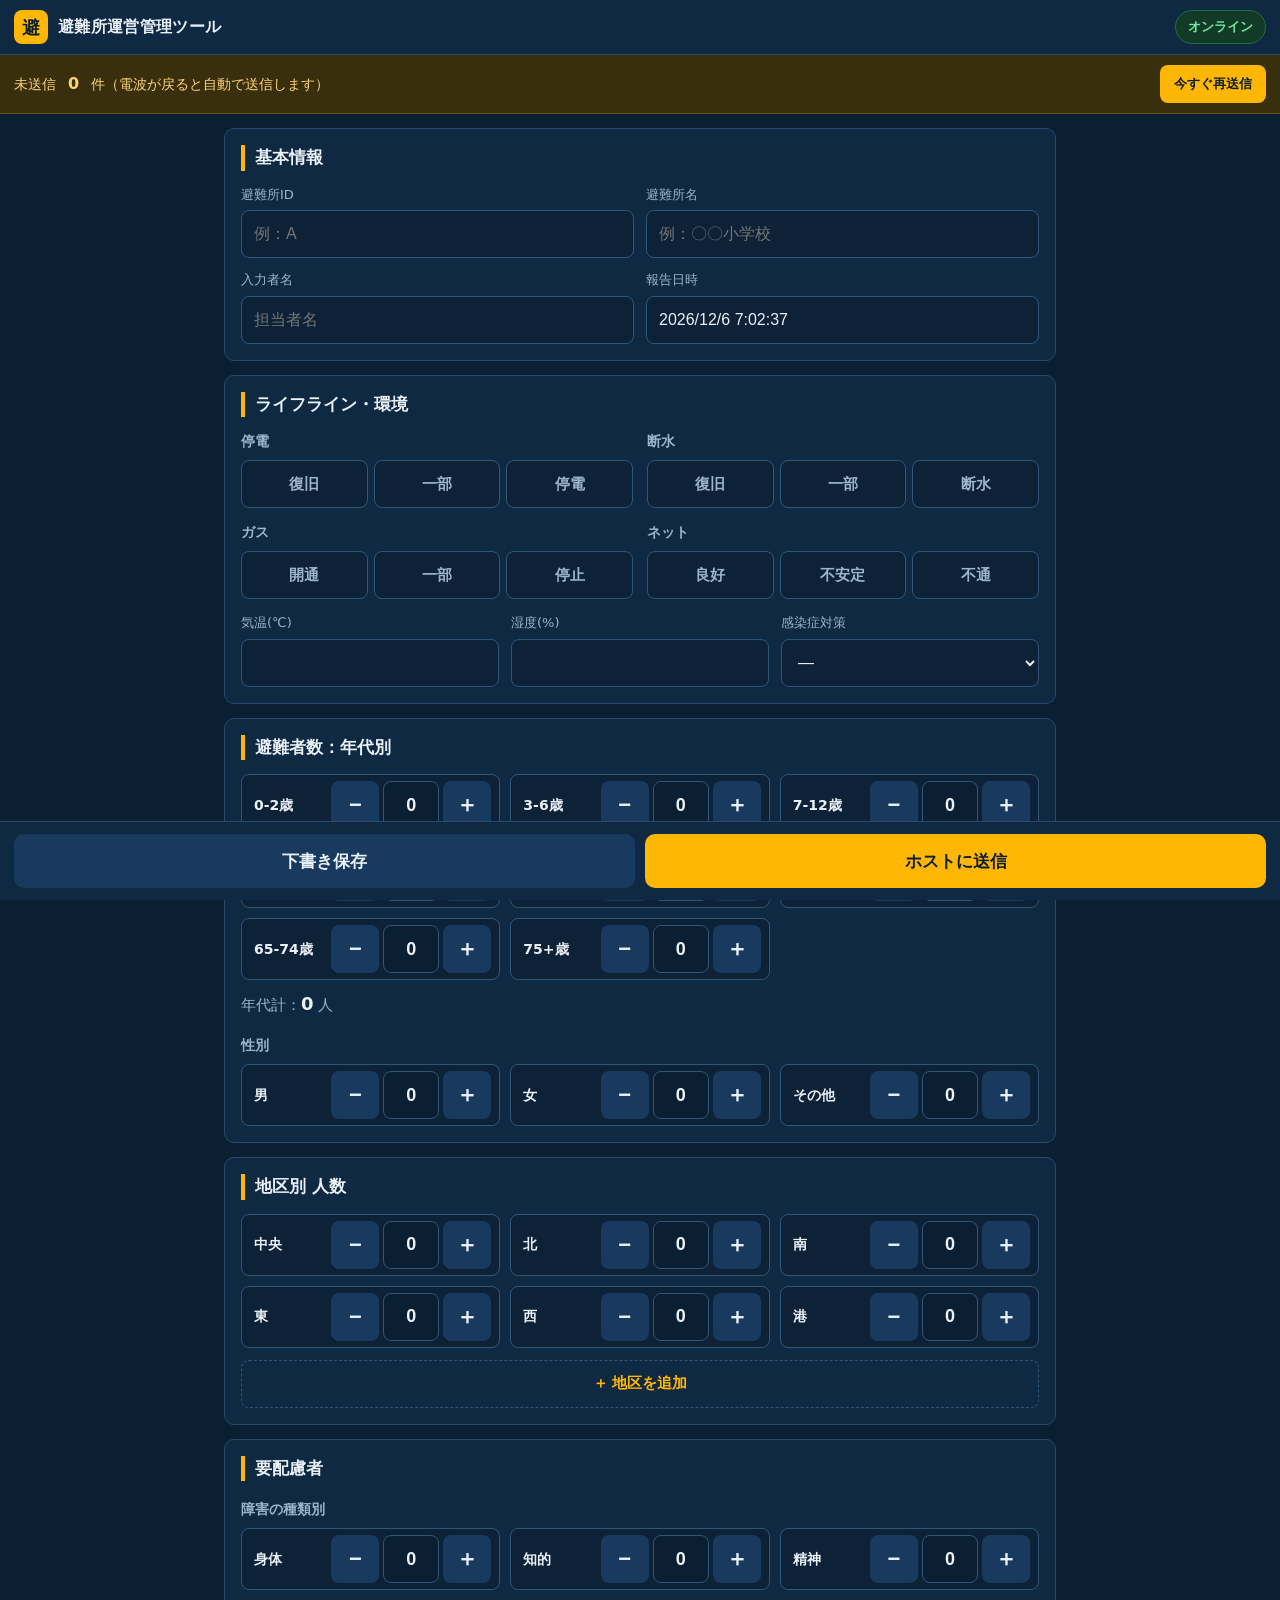
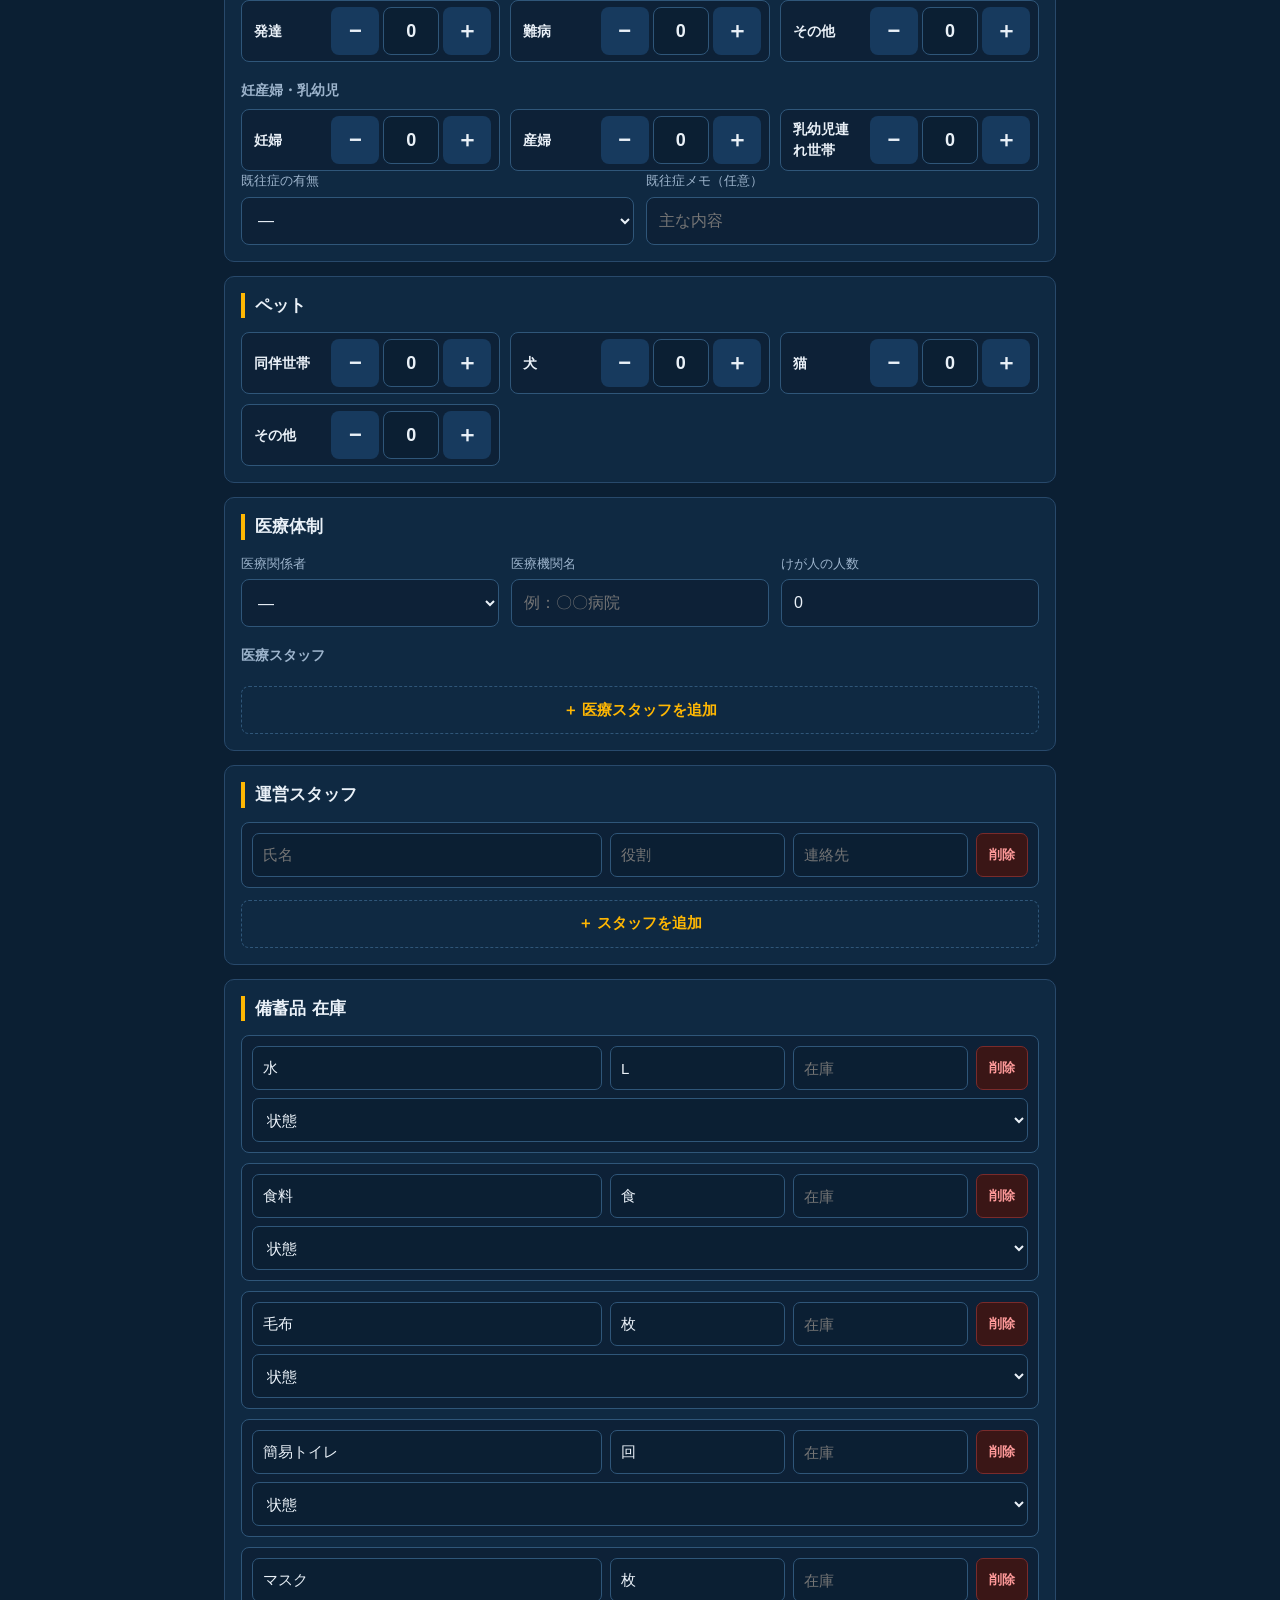
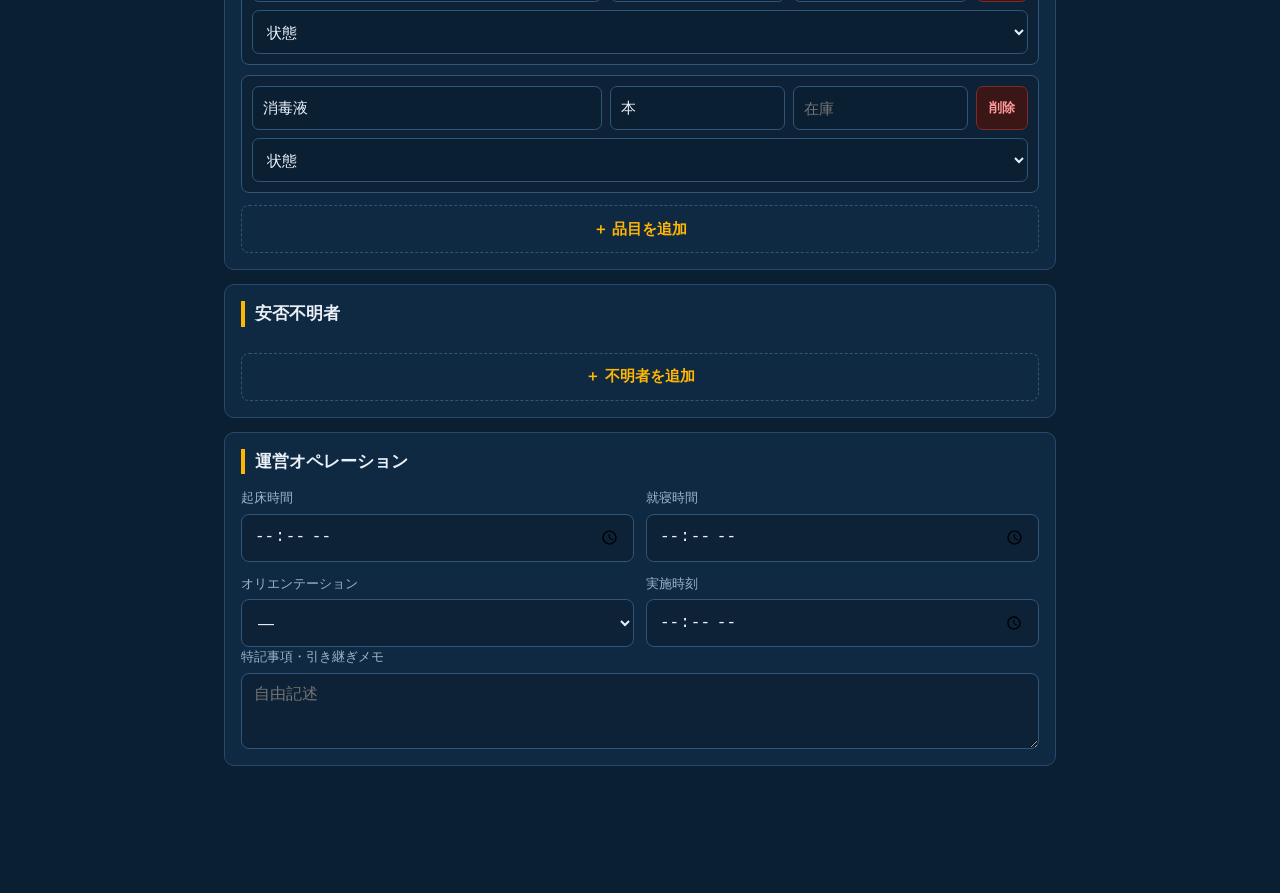
==== index.html @ b13416bc "Add files via upload" ====
<!DOCTYPE html>
<html lang="ja">
<head>
<meta charset="UTF-8">
<meta name="viewport" content="width=device-width, initial-scale=1.0">
<meta name="theme-color" content="#0f2942">
<title>避難所運営管理ツール</title>
<link rel="stylesheet" href="style.css">
</head>
<body>
<header class="app-header">
  <div class="brand">
    <span class="brand-mark">避</span>
    <span class="brand-name">避難所運営管理ツール</span>
  </div>
  <div id="netBadge" class="net-badge net-online" title="通信状態">オンライン</div>
</header>

<div id="pendingBar" class="pending-bar" hidden>
  未送信 <b id="pendingCount">0</b> 件（電波が戻ると自動で送信します）
  <button id="retryBtn" type="button">今すぐ再送信</button>
</div>

<main class="wrap">

  <!-- 基本情報 -->
  <section class="card">
    <h2 class="card-title">基本情報</h2>
    <div class="grid2">
      <label class="field">避難所ID
        <input id="shelter_id" placeholder="例：A" maxlength="8">
      </label>
      <label class="field">避難所名
        <input id="shelter_name" placeholder="例：〇〇小学校">
      </label>
      <label class="field">入力者名
        <input id="reporter" placeholder="担当者名">
      </label>
      <label class="field">報告日時
        <input id="timestamp_display" type="text" readonly>
      </label>
    </div>
  </section>

  <!-- ライフライン -->
  <section class="card">
    <h2 class="card-title">ライフライン・環境</h2>
    <div class="statusgrid">
      <div class="statusblock" data-key="power">
        <span class="statuslabel">停電</span>
        <div class="segbtns" data-name="power">
          <button type="button" data-v="復旧" class="seg seg-ok">復旧</button>
          <button type="button" data-v="一部" class="seg seg-warn">一部</button>
          <button type="button" data-v="停電" class="seg seg-bad">停電</button>
        </div>
      </div>
      <div class="statusblock" data-key="water">
        <span class="statuslabel">断水</span>
        <div class="segbtns" data-name="water">
          <button type="button" data-v="復旧" class="seg seg-ok">復旧</button>
          <button type="button" data-v="一部" class="seg seg-warn">一部</button>
          <button type="button" data-v="断水" class="seg seg-bad">断水</button>
        </div>
      </div>
      <div class="statusblock" data-key="gas">
        <span class="statuslabel">ガス</span>
        <div class="segbtns" data-name="gas">
          <button type="button" data-v="開通" class="seg seg-ok">開通</button>
          <button type="button" data-v="一部" class="seg seg-warn">一部</button>
          <button type="button" data-v="停止" class="seg seg-bad">停止</button>
        </div>
      </div>
      <div class="statusblock" data-key="internet">
        <span class="statuslabel">ネット</span>
        <div class="segbtns" data-name="internet">
          <button type="button" data-v="良好" class="seg seg-ok">良好</button>
          <button type="button" data-v="不安定" class="seg seg-warn">不安定</button>
          <button type="button" data-v="不通" class="seg seg-bad">不通</button>
        </div>
      </div>
    </div>
    <div class="grid3">
      <label class="field">気温(℃)
        <input id="temperature_c" type="number" inputmode="decimal" step="0.1">
      </label>
      <label class="field">湿度(%)
        <input id="humidity_pct" type="number" inputmode="numeric" min="0" max="100">
      </label>
      <label class="field">感染症対策
        <select id="infection_measures">
          <option value="">—</option>
          <option>実施</option>
          <option>一部</option>
          <option>未実施</option>
        </select>
      </label>
    </div>
  </section>

  <!-- 避難者：年代・性別 -->
  <section class="card">
    <h2 class="card-title">避難者数：年代別</h2>
    <div class="countgrid" id="ageGrid"><!-- JSで生成 --></div>
    <div class="subtotal">年代計：<b id="ageTotal">0</b> 人</div>

    <h3 class="sub">性別</h3>
    <div class="countgrid">
      <div class="counter" data-name="sex_male"><span>男</span><div class="stepper"><button type="button" class="minus">−</button><input value="0" inputmode="numeric"><button type="button" class="plus">＋</button></div></div>
      <div class="counter" data-name="sex_female"><span>女</span><div class="stepper"><button type="button" class="minus">−</button><input value="0" inputmode="numeric"><button type="button" class="plus">＋</button></div></div>
      <div class="counter" data-name="sex_other"><span>その他</span><div class="stepper"><button type="button" class="minus">−</button><input value="0" inputmode="numeric"><button type="button" class="plus">＋</button></div></div>
    </div>
  </section>

  <!-- 地区別 -->
  <section class="card">
    <h2 class="card-title">地区別 人数</h2>
    <div class="countgrid" id="districtGrid"><!-- JSで生成 --></div>
    <button type="button" id="addDistrict" class="ghost-btn">＋ 地区を追加</button>
  </section>

  <!-- 要配慮者 -->
  <section class="card">
    <h2 class="card-title">要配慮者</h2>
    <h3 class="sub">障害の種類別</h3>
    <div class="countgrid" id="disabilityGrid"><!-- JSで生成 --></div>
    <h3 class="sub">妊産婦・乳幼児</h3>
    <div class="countgrid">
      <div class="counter" data-name="pregnant"><span>妊婦</span><div class="stepper"><button type="button" class="minus">−</button><input value="0" inputmode="numeric"><button type="button" class="plus">＋</button></div></div>
      <div class="counter" data-name="postpartum"><span>産婦</span><div class="stepper"><button type="button" class="minus">−</button><input value="0" inputmode="numeric"><button type="button" class="plus">＋</button></div></div>
      <div class="counter" data-name="infant_households"><span>乳幼児連れ世帯</span><div class="stepper"><button type="button" class="minus">−</button><input value="0" inputmode="numeric"><button type="button" class="plus">＋</button></div></div>
    </div>
    <div class="grid2">
      <label class="field">既往症の有無
        <select id="chronic_yes"><option value="">—</option><option>有</option><option>無</option></select>
      </label>
      <label class="field">既往症メモ（任意）
        <input id="chronic_note" placeholder="主な内容">
      </label>
    </div>
  </section>

  <!-- ペット -->
  <section class="card">
    <h2 class="card-title">ペット</h2>
    <div class="countgrid">
      <div class="counter" data-name="pet_households"><span>同伴世帯</span><div class="stepper"><button type="button" class="minus">−</button><input value="0" inputmode="numeric"><button type="button" class="plus">＋</button></div></div>
      <div class="counter" data-name="pet_dogs"><span>犬</span><div class="stepper"><button type="button" class="minus">−</button><input value="0" inputmode="numeric"><button type="button" class="plus">＋</button></div></div>
      <div class="counter" data-name="pet_cats"><span>猫</span><div class="stepper"><button type="button" class="minus">−</button><input value="0" inputmode="numeric"><button type="button" class="plus">＋</button></div></div>
      <div class="counter" data-name="pet_others"><span>その他</span><div class="stepper"><button type="button" class="minus">−</button><input value="0" inputmode="numeric"><button type="button" class="plus">＋</button></div></div>
    </div>
  </section>

  <!-- 医療 -->
  <section class="card">
    <h2 class="card-title">医療体制</h2>
    <div class="grid3">
      <label class="field">医療関係者
        <select id="medical_present"><option value="">—</option><option>有</option><option>無</option></select>
      </label>
      <label class="field">医療機関名
        <input id="medical_org" placeholder="例：〇〇病院">
      </label>
      <label class="field">けが人の人数
        <input id="injured_count" type="number" inputmode="numeric" min="0" value="0">
      </label>
    </div>
    <h3 class="sub">医療スタッフ</h3>
    <div id="medicalStaffList" class="rowlist"></div>
    <button type="button" id="addMedStaff" class="ghost-btn">＋ 医療スタッフを追加</button>
  </section>

  <!-- 運営スタッフ -->
  <section class="card">
    <h2 class="card-title">運営スタッフ</h2>
    <div id="staffList" class="rowlist"></div>
    <button type="button" id="addStaff" class="ghost-btn">＋ スタッフを追加</button>
  </section>

  <!-- 備蓄品 -->
  <section class="card">
    <h2 class="card-title">備蓄品 在庫</h2>
    <div id="supplyList" class="rowlist"></div>
    <button type="button" id="addSupply" class="ghost-btn">＋ 品目を追加</button>
  </section>

  <!-- 安否不明者 -->
  <section class="card">
    <h2 class="card-title">安否不明者</h2>
    <div id="missingList" class="rowlist"></div>
    <button type="button" id="addMissing" class="ghost-btn">＋ 不明者を追加</button>
  </section>

  <!-- 運営オペレーション -->
  <section class="card">
    <h2 class="card-title">運営オペレーション</h2>
    <div class="grid2">
      <label class="field">起床時間
        <input id="wake_time" type="time">
      </label>
      <label class="field">就寝時間
        <input id="sleep_time" type="time">
      </label>
      <label class="field">オリエンテーション
        <select id="orientation_done"><option value="">—</option><option>済</option><option>未</option></select>
      </label>
      <label class="field">実施時刻
        <input id="orientation_time" type="time">
      </label>
    </div>
    <label class="field">特記事項・引き継ぎメモ
      <textarea id="notes" rows="3" placeholder="自由記述"></textarea>
    </label>
  </section>

</main>

<div class="submitbar">
  <button id="saveDraft" type="button" class="btn-secondary">下書き保存</button>
  <button id="submitBtn" type="button" class="btn-primary">ホストに送信</button>
</div>

<div id="toast" class="toast" hidden></div>

<script src="config.js"></script>
<script src="app.js"></script>
</body>
</html>
---- style.css ----
/* 避難所運営管理ツール — 現場向けUI
   方針：暗所でも読める濃紺ベース／信号色でステータス即判別／指で押しやすい大要素 */

:root{
  --navy-900:#0b1f33;
  --navy-800:#0f2942;
  --navy-700:#173a5e;
  --line:#28496b;
  --ink:#eaf1f8;
  --ink-dim:#9db4cc;
  --field-bg:#0d2137;
  --field-line:#2f5679;
  --ok:#1f9d55;
  --ok-bg:#123a26;
  --warn:#c98a00;
  --warn-bg:#3a2f0d;
  --bad:#c23b3b;
  --bad-bg:#3a1616;
  --accent:#ffb703;      /* 送信など主要動作の警告色的アクセント */
  --accent-ink:#0b1f33;
  --radius:10px;
  --tap:48px;            /* 最小タップ高 */
}

*{box-sizing:border-box}
html,body{margin:0}
body{
  font-family:"Hiragino Kaku Gothic ProN","Yu Gothic UI",system-ui,sans-serif;
  background:var(--navy-900);
  color:var(--ink);
  font-size:16px;
  line-height:1.5;
  padding-bottom:96px;
}

/* ヘッダー */
.app-header{
  position:sticky;top:0;z-index:20;
  display:flex;align-items:center;justify-content:space-between;
  padding:10px 14px;
  background:var(--navy-800);
  border-bottom:1px solid var(--line);
}
.brand{display:flex;align-items:center;gap:10px}
.brand-mark{
  display:grid;place-items:center;
  width:34px;height:34px;border-radius:8px;
  background:var(--accent);color:var(--accent-ink);
  font-weight:800;font-size:18px;
}
.brand-name{font-weight:700;font-size:16px;letter-spacing:.02em}

.net-badge{font-size:13px;font-weight:700;padding:6px 12px;border-radius:999px}
.net-online{background:var(--ok-bg);color:#6ee7a0;border:1px solid #1f6d43}
.net-offline{background:var(--bad-bg);color:#ff9a9a;border:1px solid #7a2b2b}

/* 未送信バー */
.pending-bar{
  display:flex;align-items:center;gap:12px;flex-wrap:wrap;
  padding:10px 14px;background:var(--warn-bg);
  color:#ffd479;border-bottom:1px solid #6b5410;font-size:14px;
}
.pending-bar b{font-size:16px}
.pending-bar button{
  margin-left:auto;min-height:38px;padding:0 14px;
  background:var(--accent);color:var(--accent-ink);
  border:none;border-radius:8px;font-weight:700;cursor:pointer;
}

/* レイアウト */
.wrap{max-width:860px;margin:0 auto;padding:14px}
.card{
  background:var(--navy-800);
  border:1px solid var(--line);
  border-radius:var(--radius);
  padding:16px;margin-bottom:14px;
}
.card-title{
  margin:0 0 14px;font-size:17px;font-weight:800;
  padding-left:10px;border-left:4px solid var(--accent);
}
.sub{margin:18px 0 8px;font-size:14px;color:var(--ink-dim);font-weight:700}

.grid2{display:grid;grid-template-columns:1fr 1fr;gap:12px}
.grid3{display:grid;grid-template-columns:1fr 1fr 1fr;gap:12px}
@media(max-width:560px){.grid2,.grid3{grid-template-columns:1fr}}

.field{display:flex;flex-direction:column;gap:6px;font-size:13px;color:var(--ink-dim)}
.field input,.field select,.field textarea{
  min-height:var(--tap);
  background:var(--field-bg);color:var(--ink);
  border:1px solid var(--field-line);border-radius:8px;
  padding:10px 12px;font-size:16px;
}
.field textarea{min-height:auto}
.field input:focus,.field select:focus,.field textarea:focus{
  outline:2px solid var(--accent);outline-offset:1px;border-color:var(--accent);
}

/* ステータス セグメント */
.statusgrid{display:grid;grid-template-columns:1fr 1fr;gap:14px;margin-bottom:14px}
@media(max-width:560px){.statusgrid{grid-template-columns:1fr}}
.statusblock{display:flex;flex-direction:column;gap:8px}
.statuslabel{font-size:14px;font-weight:700;color:var(--ink-dim)}
.segbtns{display:grid;grid-template-columns:1fr 1fr 1fr;gap:6px}
.seg{
  min-height:var(--tap);border:1px solid var(--field-line);
  background:var(--field-bg);color:var(--ink-dim);
  border-radius:8px;font-size:15px;font-weight:700;cursor:pointer;
}
.seg.active.seg-ok{background:var(--ok-bg);color:#7ff0ac;border-color:var(--ok)}
.seg.active.seg-warn{background:var(--warn-bg);color:#ffcf6b;border-color:var(--warn)}
.seg.active.seg-bad{background:var(--bad-bg);color:#ff9a9a;border-color:var(--bad)}

/* カウンター（年代・性別など） */
.countgrid{display:grid;grid-template-columns:1fr 1fr;gap:10px}
@media(min-width:600px){.countgrid{grid-template-columns:1fr 1fr 1fr}}
.counter{
  display:flex;align-items:center;justify-content:space-between;gap:8px;
  background:var(--field-bg);border:1px solid var(--field-line);
  border-radius:8px;padding:6px 8px 6px 12px;
}
.counter>span{font-size:14px;font-weight:700}
.stepper{display:flex;align-items:center;gap:4px}
.stepper button{
  width:var(--tap);height:var(--tap);flex:0 0 auto;
  border:none;border-radius:8px;font-size:22px;font-weight:800;cursor:pointer;
  background:var(--navy-700);color:var(--ink);
}
.stepper button:active{transform:scale(.94)}
.stepper input{
  width:56px;height:var(--tap);text-align:center;
  background:var(--navy-900);color:var(--ink);
  border:1px solid var(--field-line);border-radius:8px;font-size:18px;font-weight:700;
}
.subtotal{margin-top:10px;font-size:15px;color:var(--ink-dim)}
.subtotal b{color:var(--ink);font-size:18px}

/* 動的な行リスト（スタッフ・備蓄・不明者） */
.rowlist{display:flex;flex-direction:column;gap:10px}
.rowitem{
  display:grid;gap:8px;
  background:var(--field-bg);border:1px solid var(--field-line);
  border-radius:8px;padding:10px;
}
.rowitem input,.rowitem select{
  min-height:44px;background:var(--navy-900);color:var(--ink);
  border:1px solid var(--field-line);border-radius:7px;padding:8px 10px;font-size:15px;width:100%;
}
.rowitem .rowhead{display:flex;justify-content:space-between;align-items:center}
.rowitem .del{
  background:var(--bad-bg);color:#ff9a9a;border:1px solid #7a2b2b;
  border-radius:7px;min-height:36px;padding:0 12px;font-weight:700;cursor:pointer;
}
.row-3{grid-template-columns:1fr 1fr 1fr}
.row-4{grid-template-columns:2fr 1fr 1fr auto}
@media(max-width:560px){.row-3,.row-4{grid-template-columns:1fr 1fr}}

.ghost-btn{
  margin-top:12px;width:100%;min-height:var(--tap);
  background:transparent;color:var(--accent);
  border:1px dashed var(--field-line);border-radius:8px;
  font-size:15px;font-weight:700;cursor:pointer;
}
.ghost-btn:active{background:var(--field-bg)}

/* 送信バー */
.submitbar{
  position:fixed;left:0;right:0;bottom:0;z-index:30;
  display:flex;gap:10px;padding:12px 14px;
  background:var(--navy-800);border-top:1px solid var(--line);
}
.submitbar button{flex:1;min-height:54px;border:none;border-radius:10px;font-size:17px;font-weight:800;cursor:pointer}
.btn-secondary{background:var(--navy-700);color:var(--ink)}
.btn-primary{background:var(--accent);color:var(--accent-ink)}
.btn-primary:active{filter:brightness(.92)}

/* トースト */
.toast{
  position:fixed;left:50%;bottom:88px;transform:translateX(-50%);
  z-index:40;padding:12px 20px;border-radius:10px;font-weight:700;
  box-shadow:0 6px 24px rgba(0,0,0,.4);max-width:90vw;
}
.toast.ok{background:var(--ok);color:#fff}
.toast.err{background:var(--bad);color:#fff}
.toast.info{background:var(--navy-700);color:var(--ink);border:1px solid var(--line)}
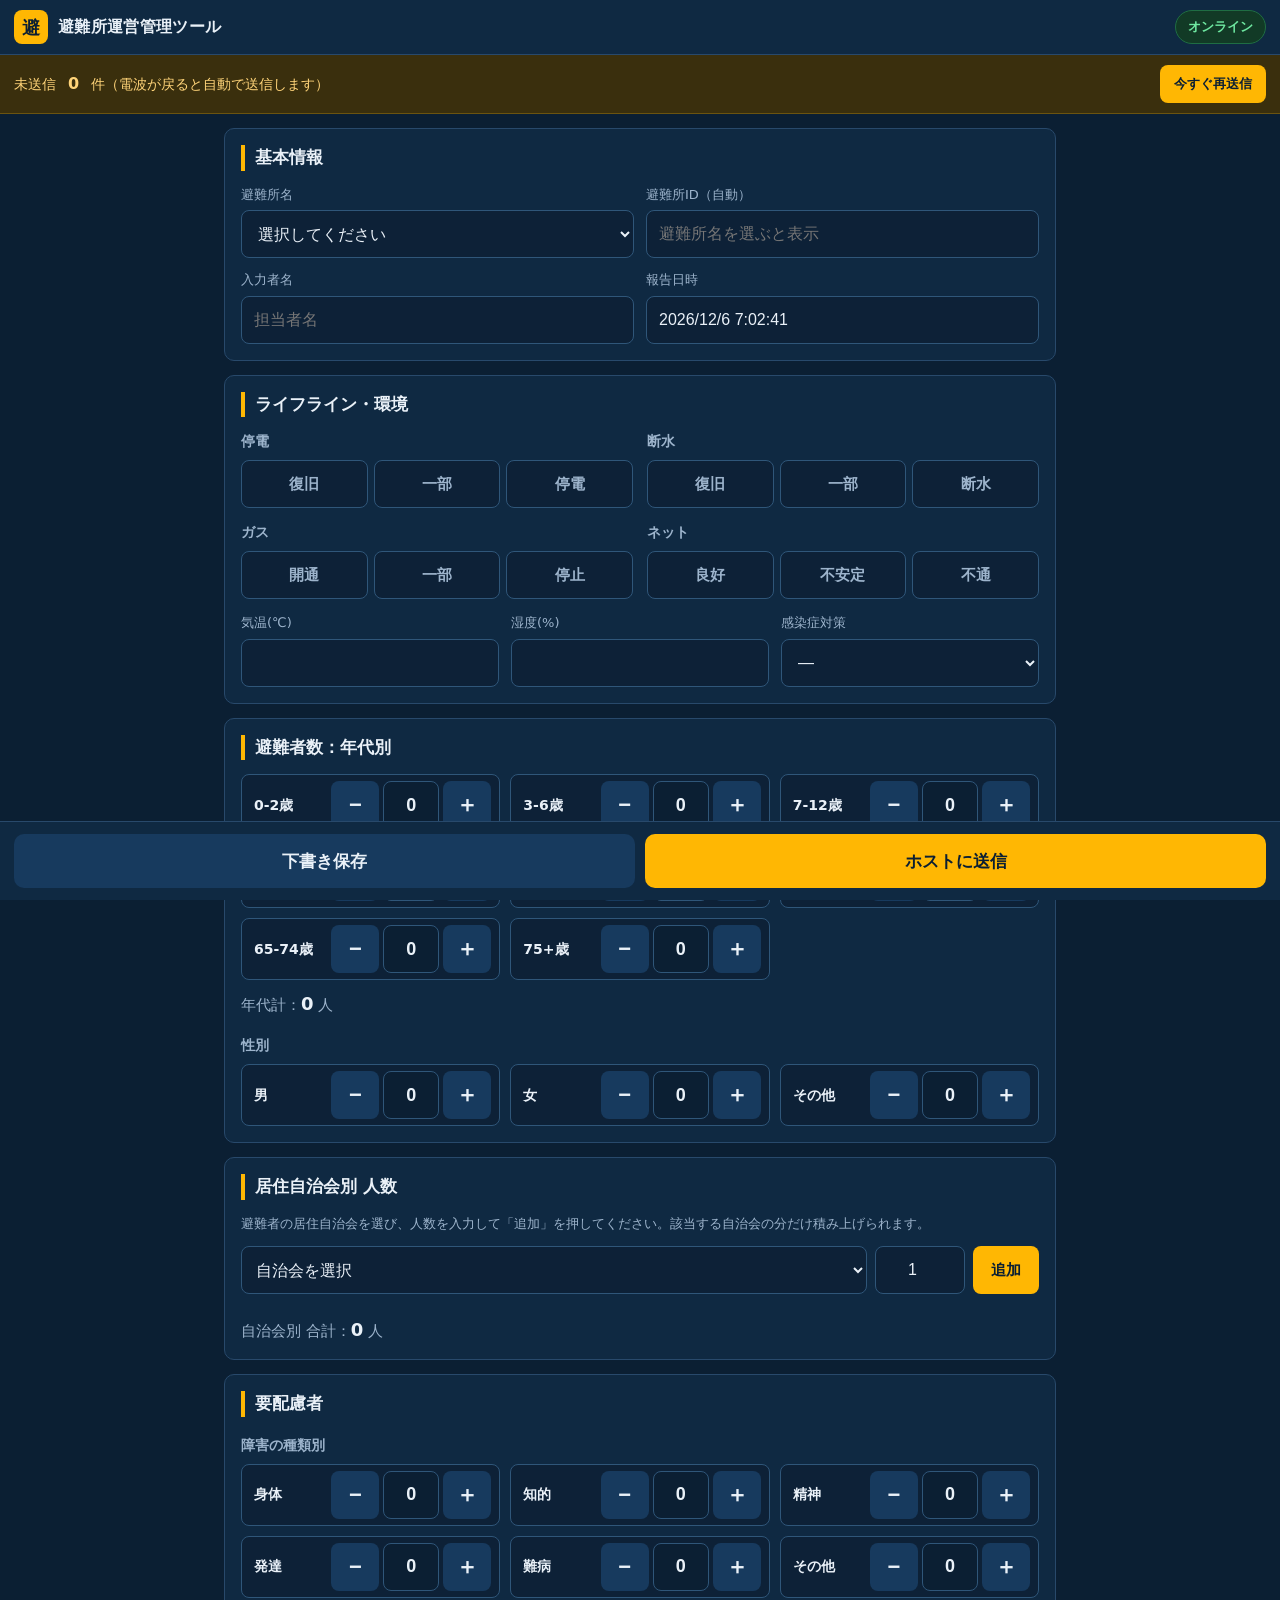
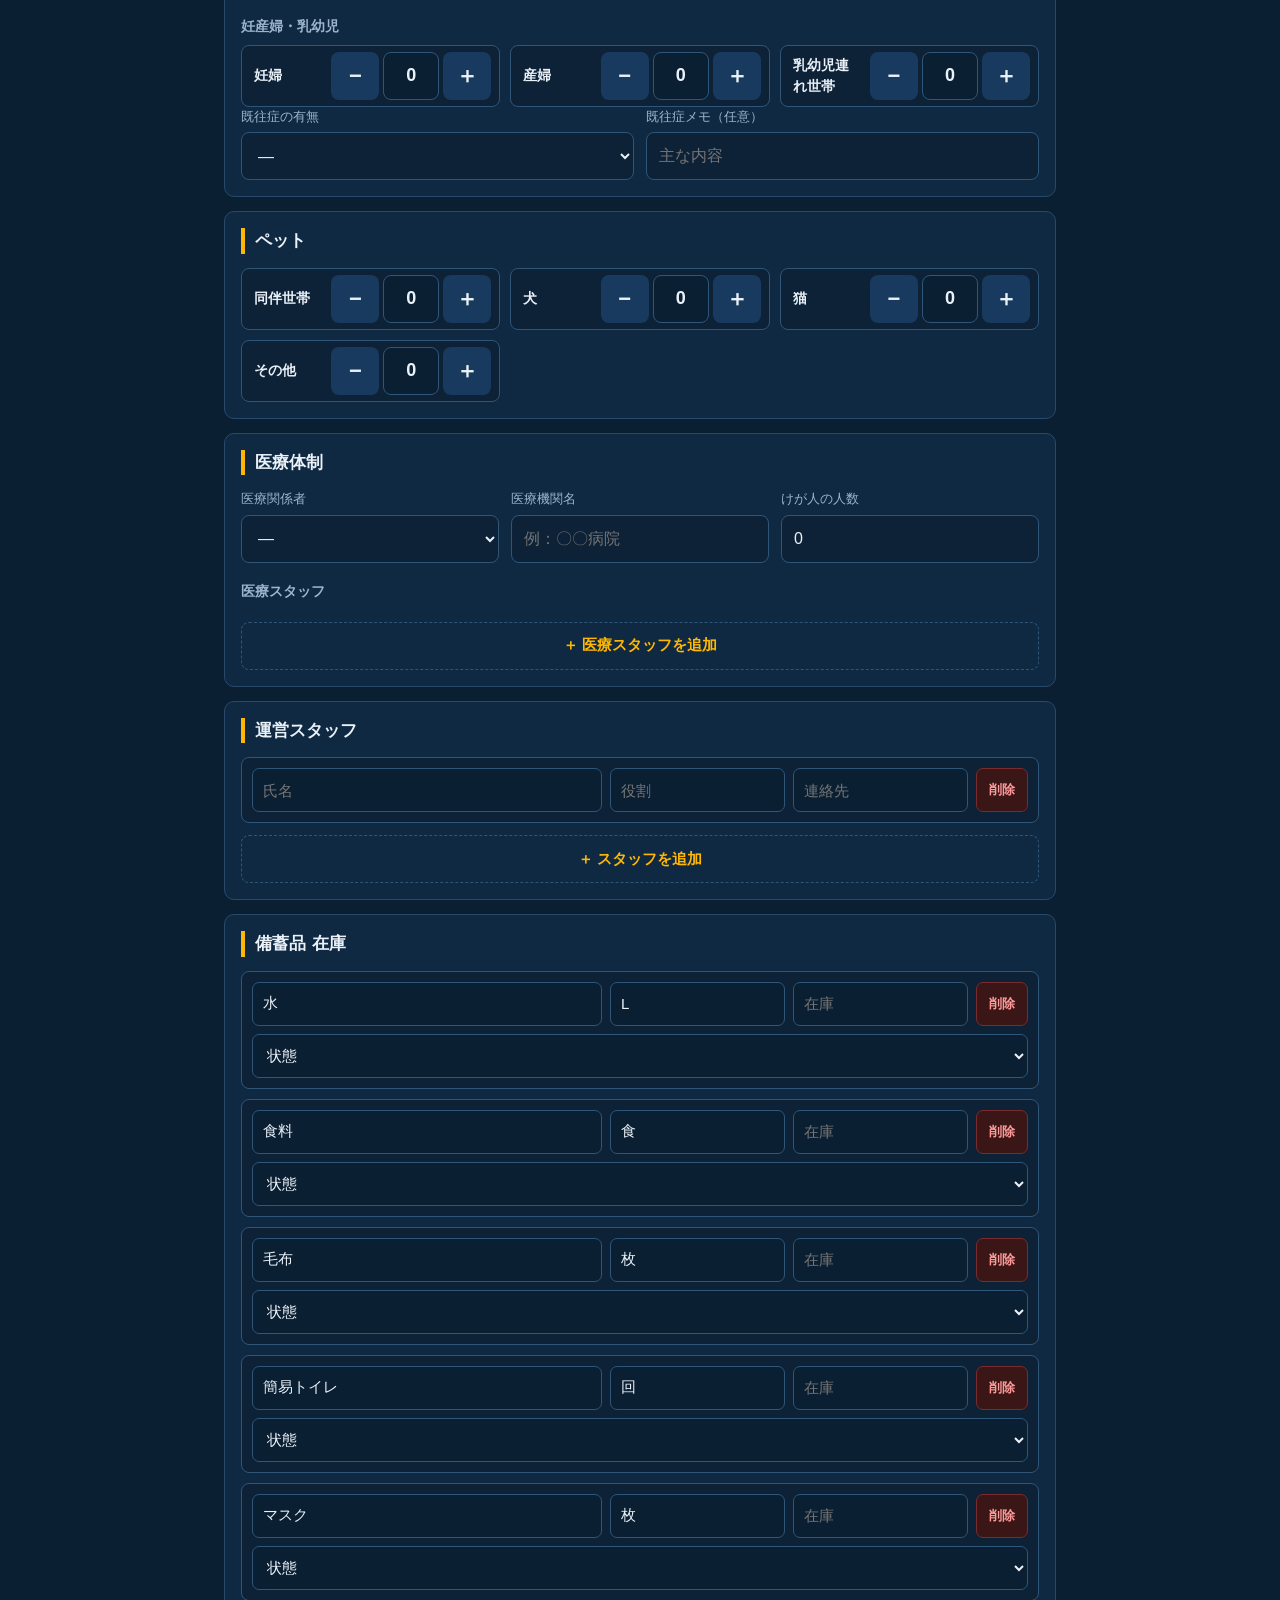
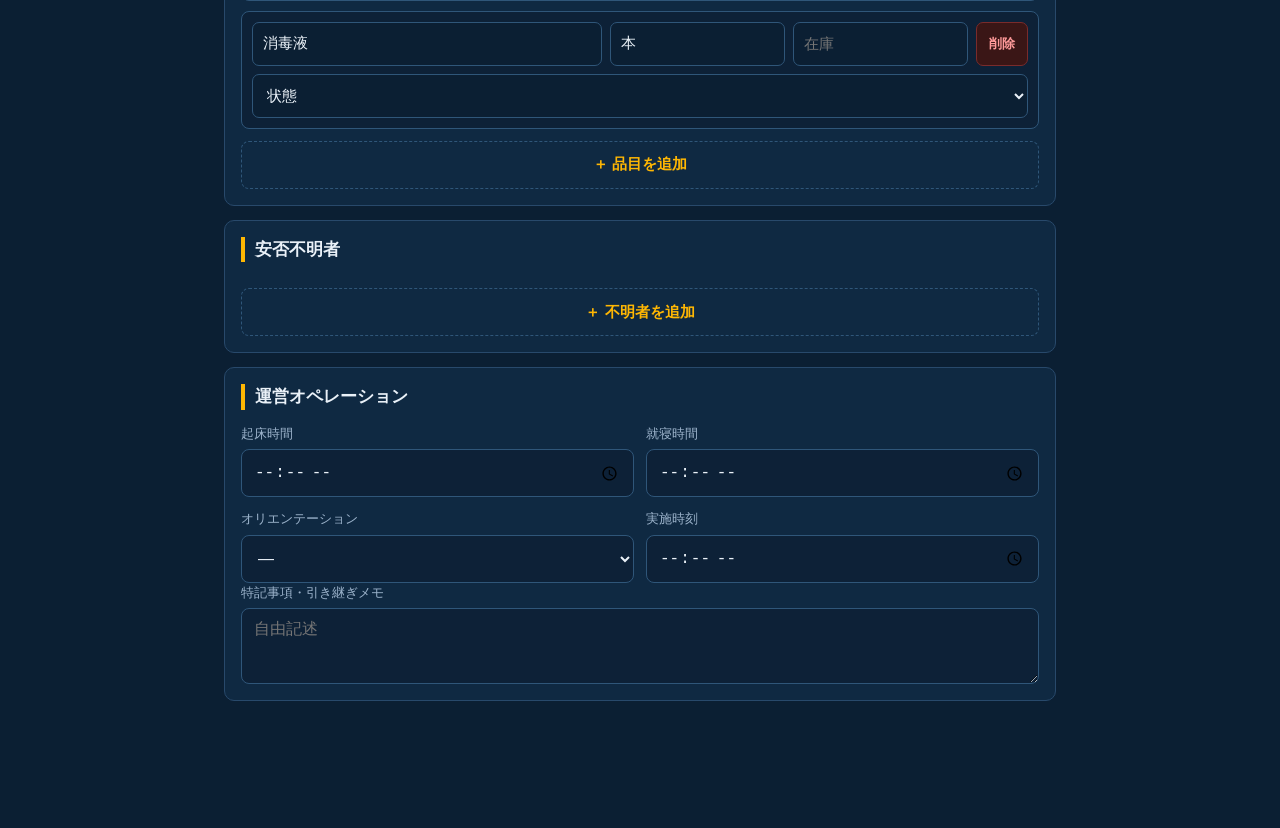
==== commit 792462e2: "Add files via upload" ====
--- a/index.html
+++ b/index.html
@@ -27,11 +27,14 @@
   <section class="card">
     <h2 class="card-title">基本情報</h2>
     <div class="grid2">
-      <label class="field">避難所ID
-        <input id="shelter_id" placeholder="例：A" maxlength="8">
-      </label>
       <label class="field">避難所名
-        <input id="shelter_name" placeholder="例：〇〇小学校">
+        <select id="shelter_name">
+          <option value="">選択してください</option>
+          <!-- JSでconfig.SHELTERSから生成 -->
+        </select>
+      </label>
+      <label class="field">避難所ID（自動）
+        <input id="shelter_id" type="text" readonly placeholder="避難所名を選ぶと表示">
       </label>
       <label class="field">入力者名
         <input id="reporter" placeholder="担当者名">
@@ -111,11 +114,20 @@
     </div>
   </section>
 
-  <!-- 地区別 -->
-  <section class="card">
-    <h2 class="card-title">地区別 人数</h2>
-    <div class="countgrid" id="districtGrid"><!-- JSで生成 --></div>
-    <button type="button" id="addDistrict" class="ghost-btn">＋ 地区を追加</button>
+  <!-- 居住自治会別 人数 -->
+  <section class="card">
+    <h2 class="card-title">居住自治会別 人数</h2>
+    <p class="hint">避難者の居住自治会を選び、人数を入力して「追加」を押してください。該当する自治会の分だけ積み上げられます。</p>
+    <div class="district-add">
+      <select id="districtSelect">
+        <option value="">自治会を選択</option>
+        <!-- JSでconfig.DISTRICTSから生成 -->
+      </select>
+      <input id="districtQty" type="number" inputmode="numeric" min="1" value="1" aria-label="人数">
+      <button type="button" id="addDistrict" class="add-btn">追加</button>
+    </div>
+    <div id="districtList" class="rowlist"></div>
+    <div class="subtotal">自治会別 合計：<b id="districtTotal">0</b> 人</div>
   </section>
 
   <!-- 要配慮者 -->
--- a/style.css
+++ b/style.css
@@ -184,3 +184,26 @@
 .toast.ok{background:var(--ok);color:#fff}
 .toast.err{background:var(--bad);color:#fff}
 .toast.info{background:var(--navy-700);color:var(--ink);border:1px solid var(--line)}
+
+/* ヒント文 */
+.hint{margin:0 0 12px;font-size:13px;color:var(--ink-dim);line-height:1.6}
+
+/* 自治会：選択＋人数＋追加 */
+.district-add{display:grid;grid-template-columns:1fr 90px auto;gap:8px;margin-bottom:12px}
+@media(max-width:560px){.district-add{grid-template-columns:1fr 72px auto}}
+.district-add select,.district-add input{
+  min-height:var(--tap);background:var(--field-bg);color:var(--ink);
+  border:1px solid var(--field-line);border-radius:8px;padding:8px 10px;font-size:16px;
+}
+.district-add input{text-align:center}
+.add-btn{
+  min-height:var(--tap);padding:0 18px;border:none;border-radius:8px;
+  background:var(--accent);color:var(--accent-ink);font-size:15px;font-weight:800;cursor:pointer;
+}
+.add-btn:active{filter:brightness(.92)}
+
+/* 追加された自治会の行 */
+.district-row{display:flex;align-items:center;justify-content:space-between;gap:10px}
+.district-row .dname{font-size:15px;font-weight:700}
+.district-row .dqty{margin-left:auto;font-size:14px;color:var(--ink-dim)}
+.district-row .dqty b{color:var(--ink);font-size:18px}
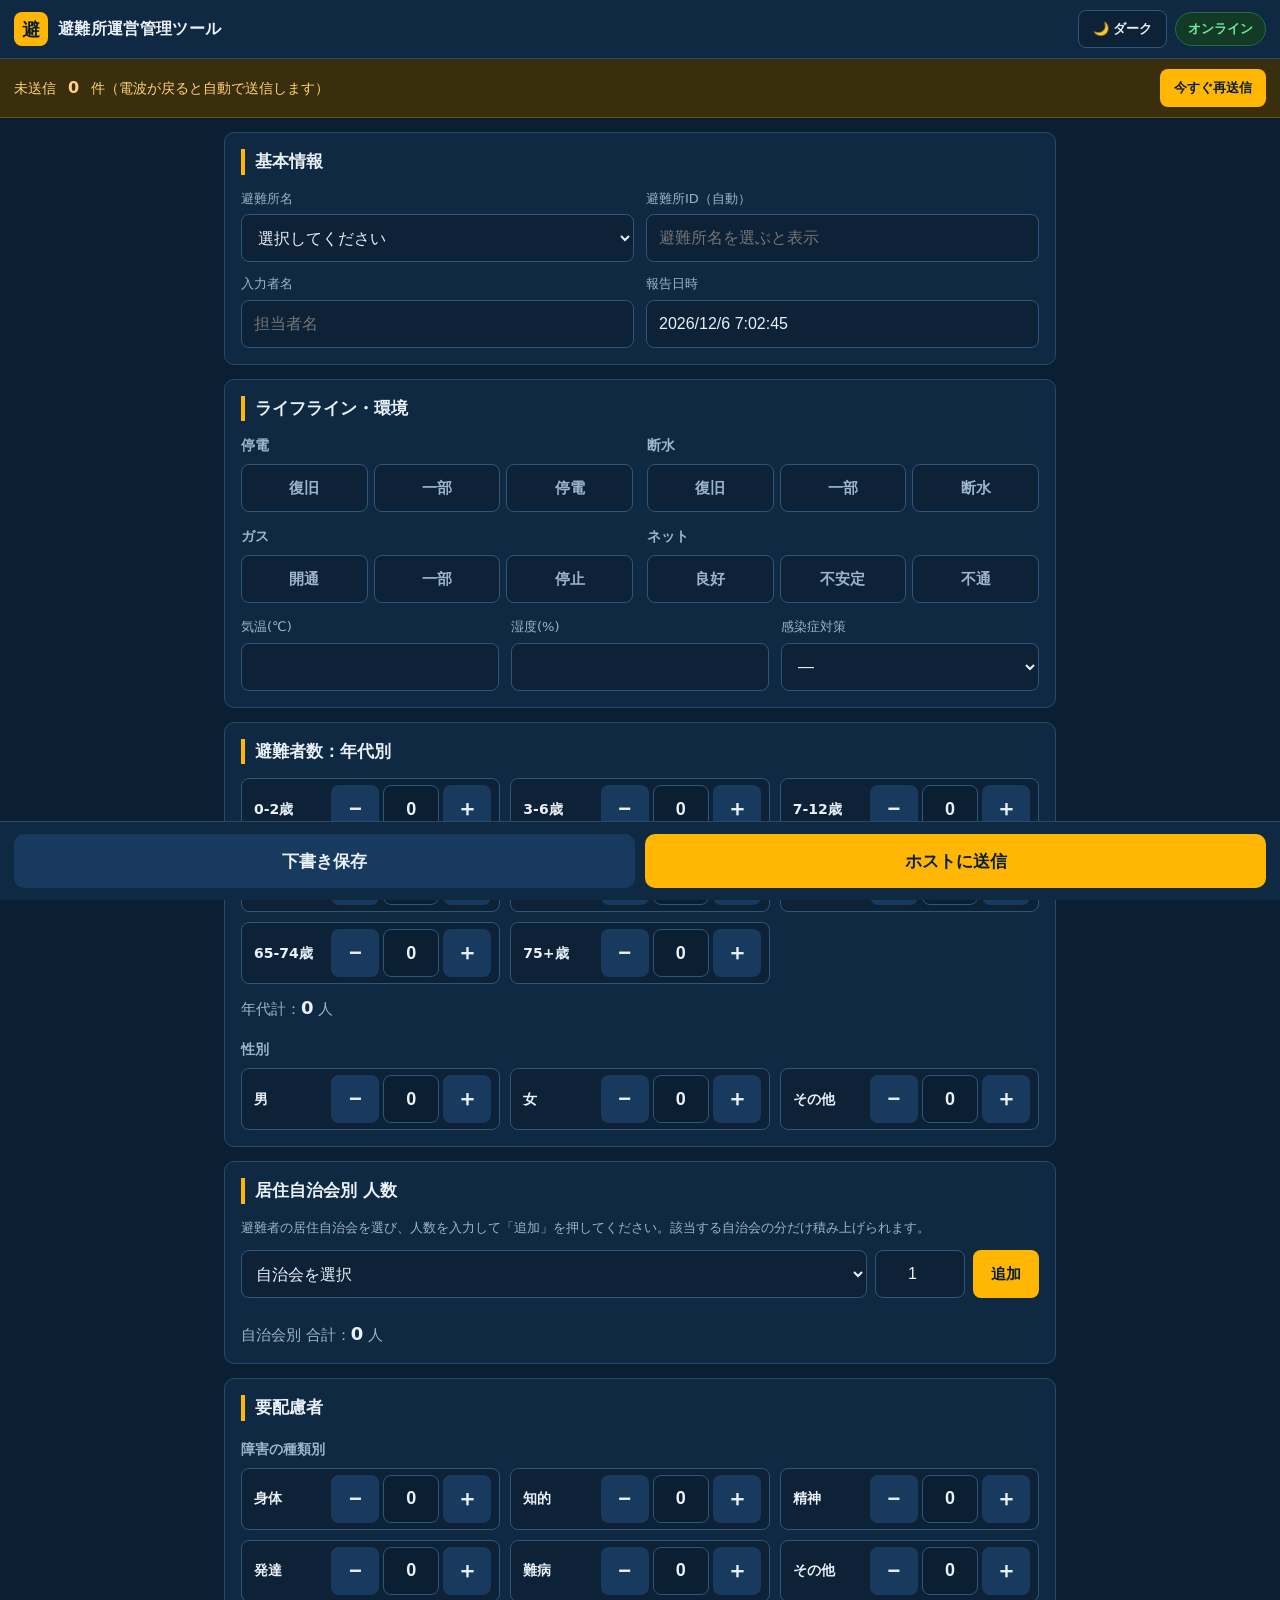
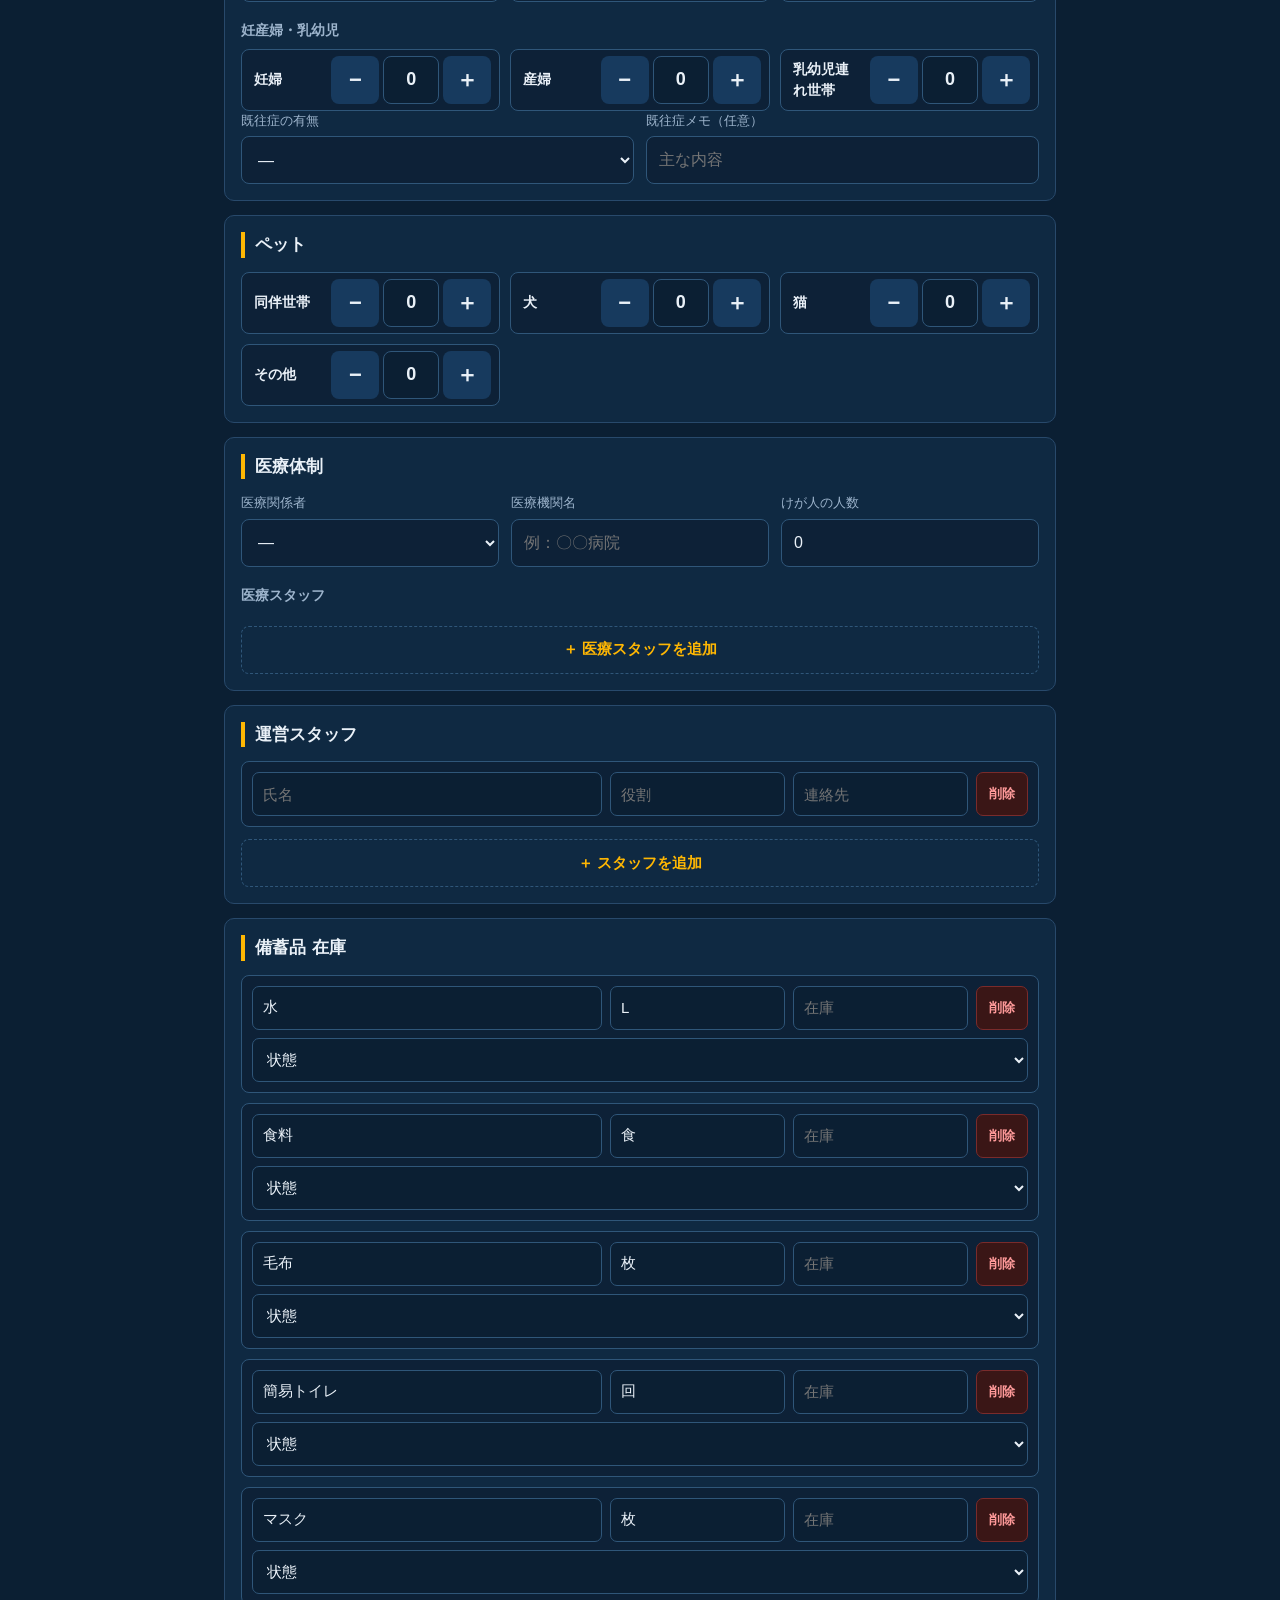
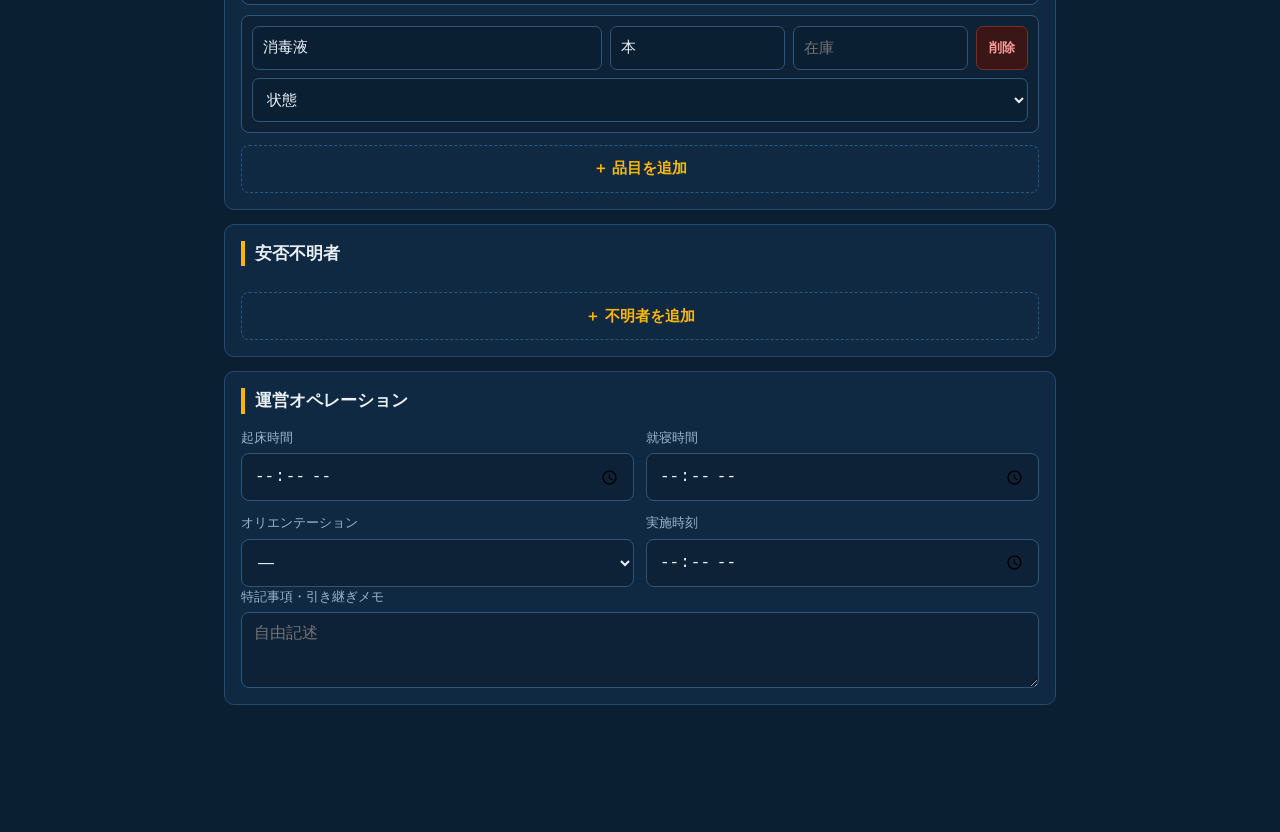
==== commit ea34cd80: "Add files via upload" ====
--- a/index.html
+++ b/index.html
@@ -13,7 +13,10 @@
     <span class="brand-mark">避</span>
     <span class="brand-name">避難所運営管理ツール</span>
   </div>
-  <div id="netBadge" class="net-badge net-online" title="通信状態">オンライン</div>
+  <div style="margin-left:auto;display:flex;align-items:center;gap:8px">
+    <button id="themeToggle" type="button" class="theme-toggle" title="表示テーマ切替">🌙 ダーク</button>
+    <div id="netBadge" class="net-badge net-online" title="通信状態">オンライン</div>
+  </div>
 </header>
 
 <div id="pendingBar" class="pending-bar" hidden>
--- a/style.css
+++ b/style.css
@@ -22,6 +22,34 @@
   --tap:48px;            /* 最小タップ高 */
 }
 
+/* ライトテーマ（data-theme="light" のとき上書き）
+   白ベースで屋内・明るい場所でも見やすく。信号色は濃いめにして視認性を確保。 */
+[data-theme="light"]{
+  --navy-900:#f4f6fa;   /* ページ背景 */
+  --navy-800:#ffffff;   /* カード背景 */
+  --navy-700:#e4e9f1;   /* ボタン等の副背景 */
+  --line:#d3dae6;
+  --ink:#152233;        /* 本文 */
+  --ink-dim:#5b6b81;
+  --field-bg:#ffffff;
+  --field-line:#c2ccdb;
+  --ok:#1f9d55;
+  --ok-bg:#e2f5ea;
+  --warn:#b57d00;
+  --warn-bg:#fdf3dc;
+  --bad:#c23b3b;
+  --bad-bg:#fbe5e5;
+  --accent:#f59e00;
+  --accent-ink:#ffffff;
+}
+
+/* テーマ切替ボタン */
+.theme-toggle{
+  min-height:38px;padding:0 14px;border:1px solid var(--field-line);
+  background:var(--field-bg);color:var(--ink);border-radius:8px;
+  font-size:13px;font-weight:700;cursor:pointer;
+}
+
 *{box-sizing:border-box}
 html,body{margin:0}
 body{
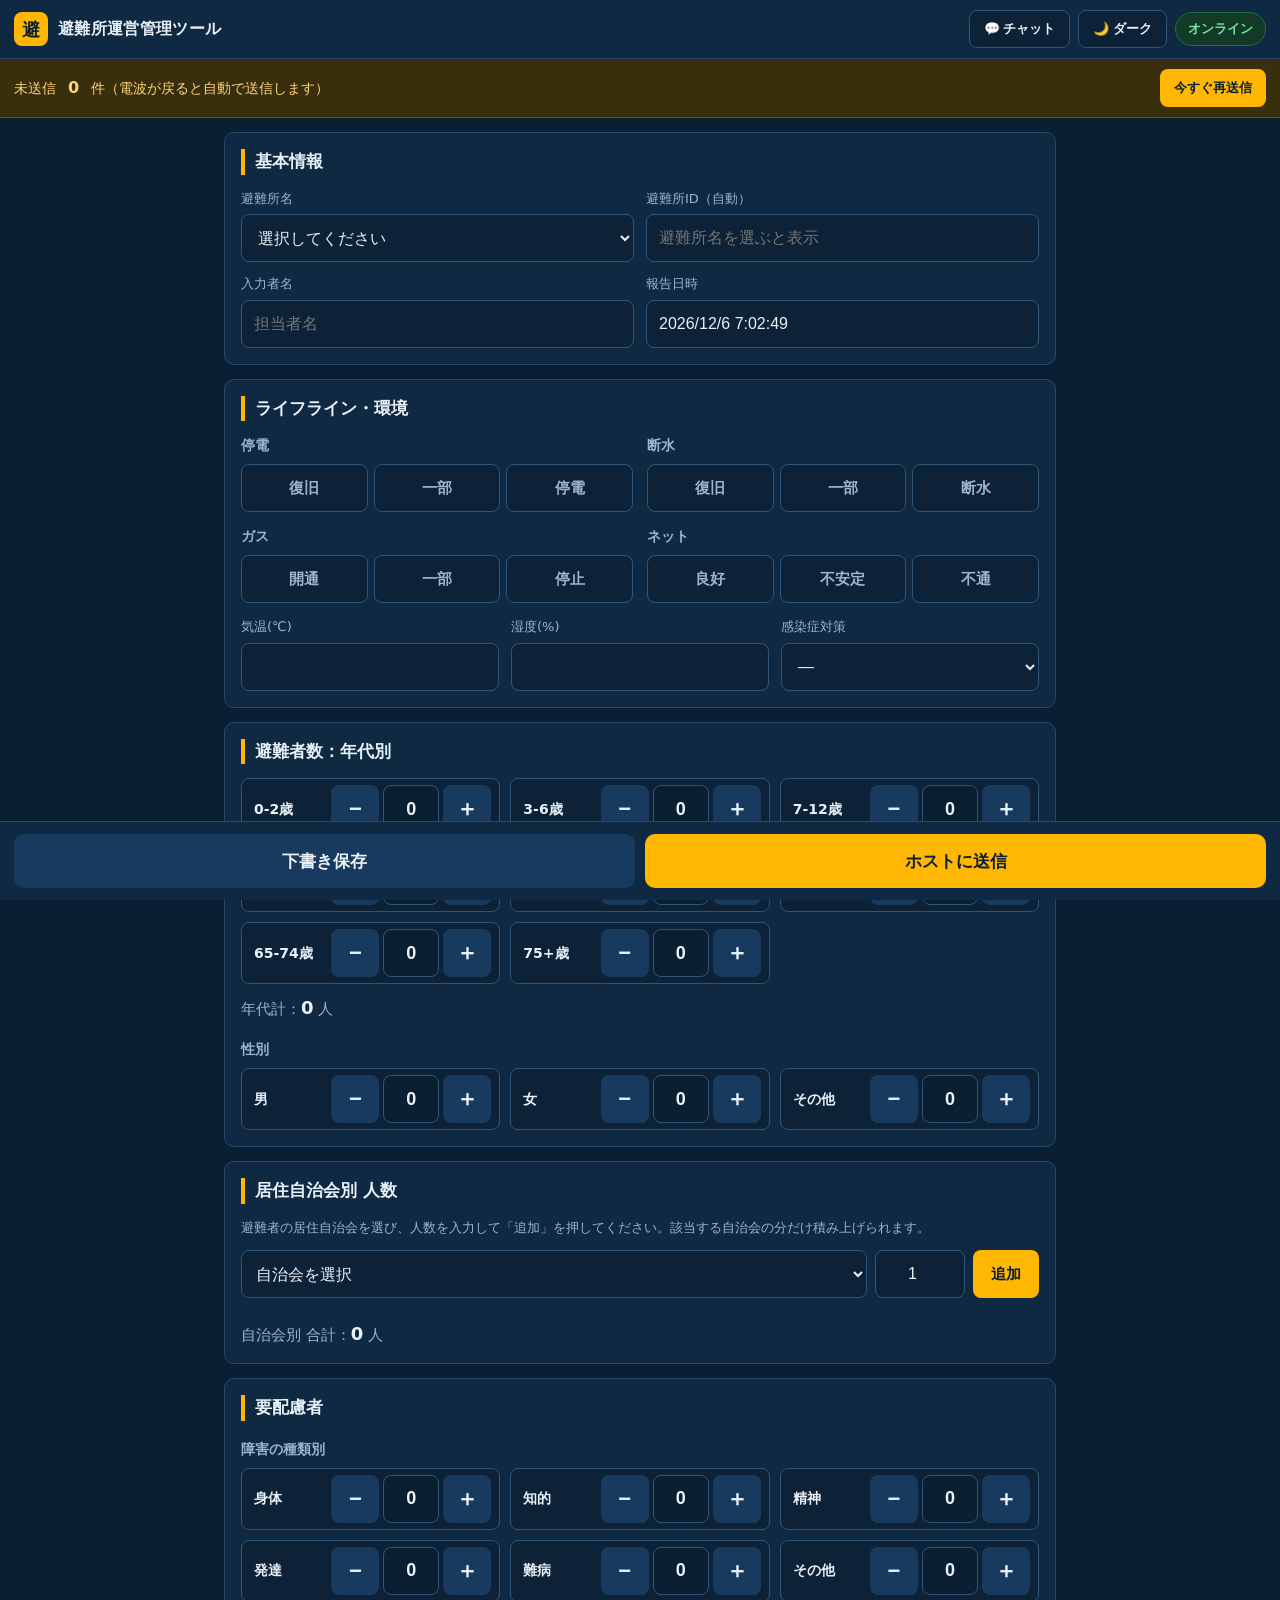
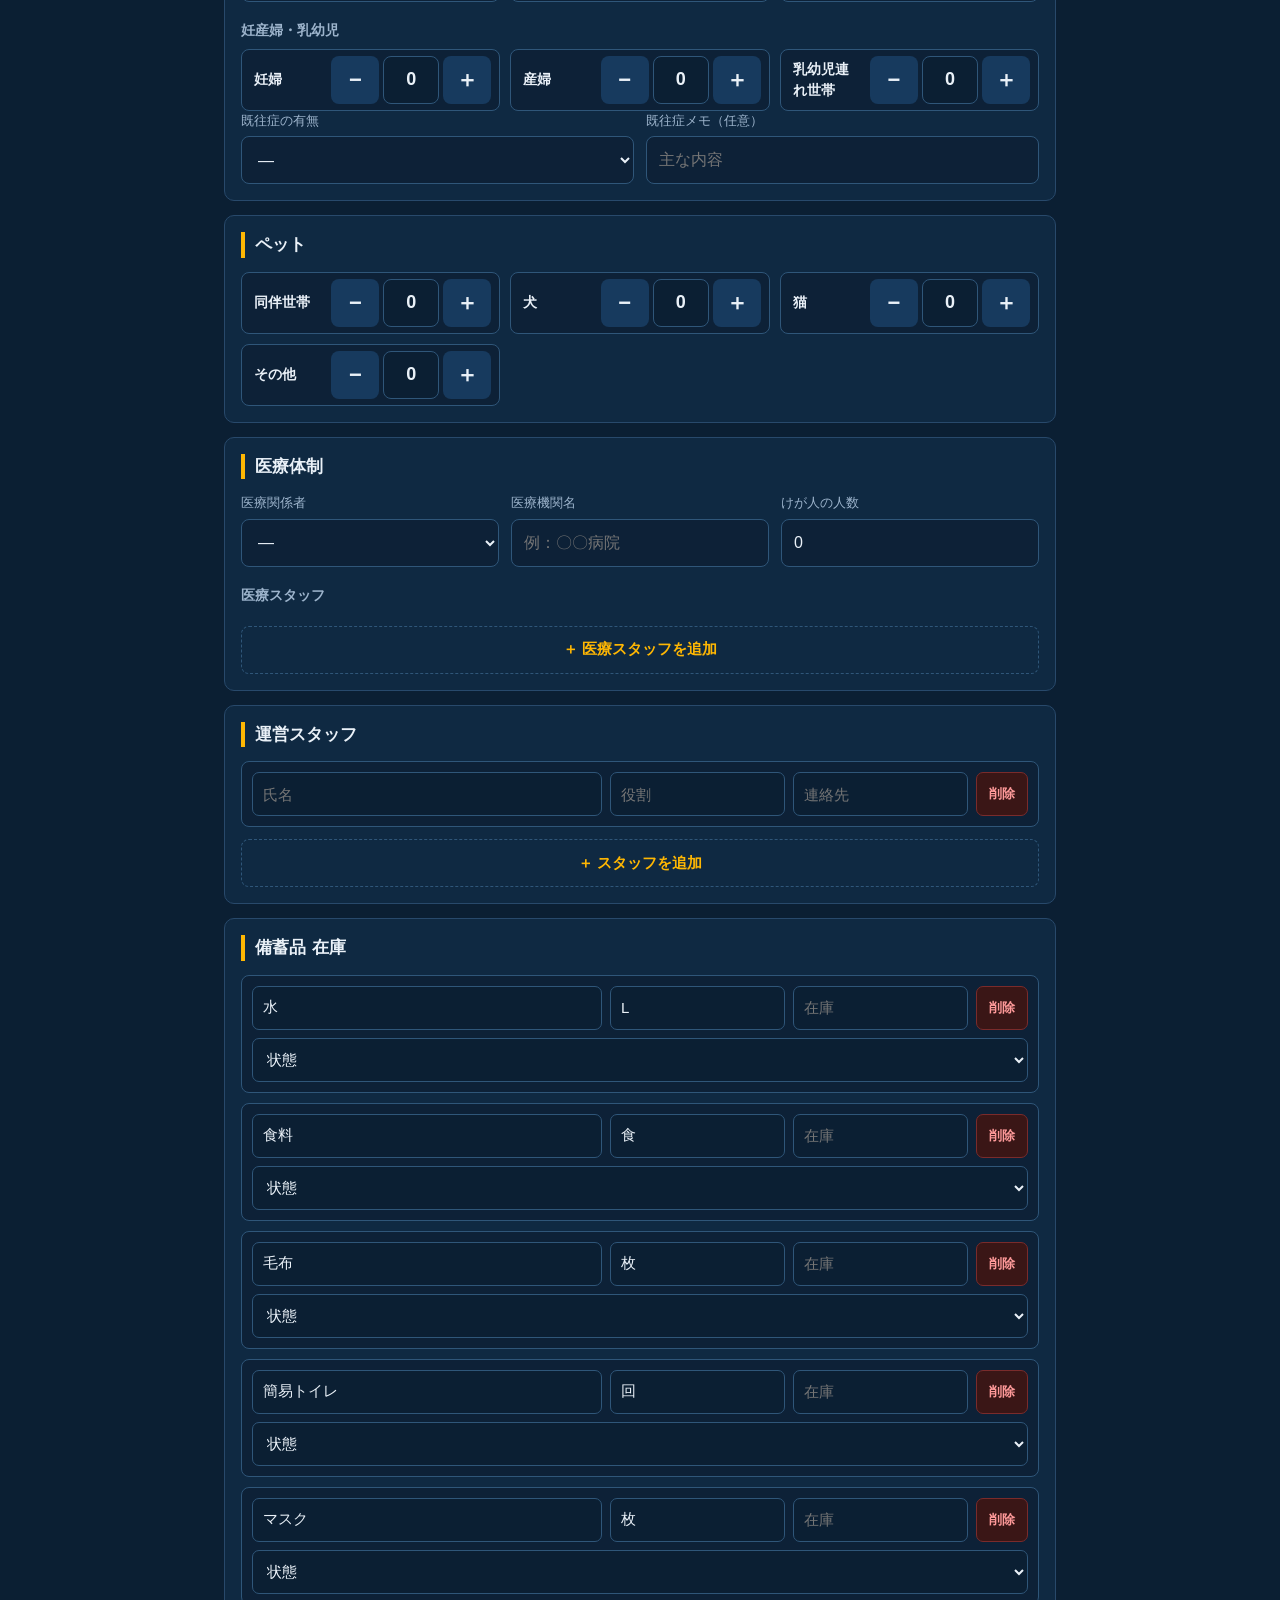
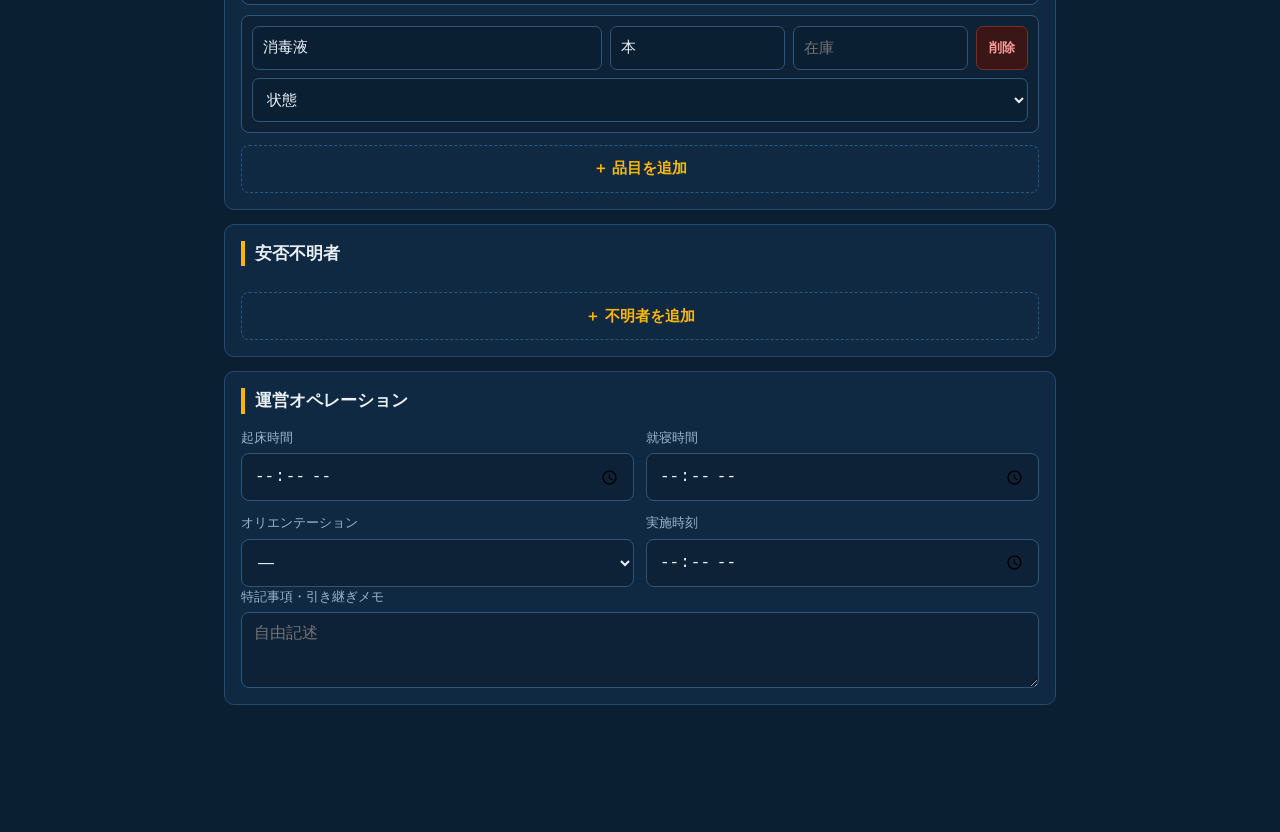
==== commit 34837500: "Add files via upload" ====
--- a/index.html
+++ b/index.html
@@ -14,6 +14,7 @@
     <span class="brand-name">避難所運営管理ツール</span>
   </div>
   <div style="margin-left:auto;display:flex;align-items:center;gap:8px">
+    <button id="chatBtn" type="button" class="theme-toggle" title="連絡チャット">💬 チャット</button>
     <button id="themeToggle" type="button" class="theme-toggle" title="表示テーマ切替">🌙 ダーク</button>
     <div id="netBadge" class="net-badge net-online" title="通信状態">オンライン</div>
   </div>
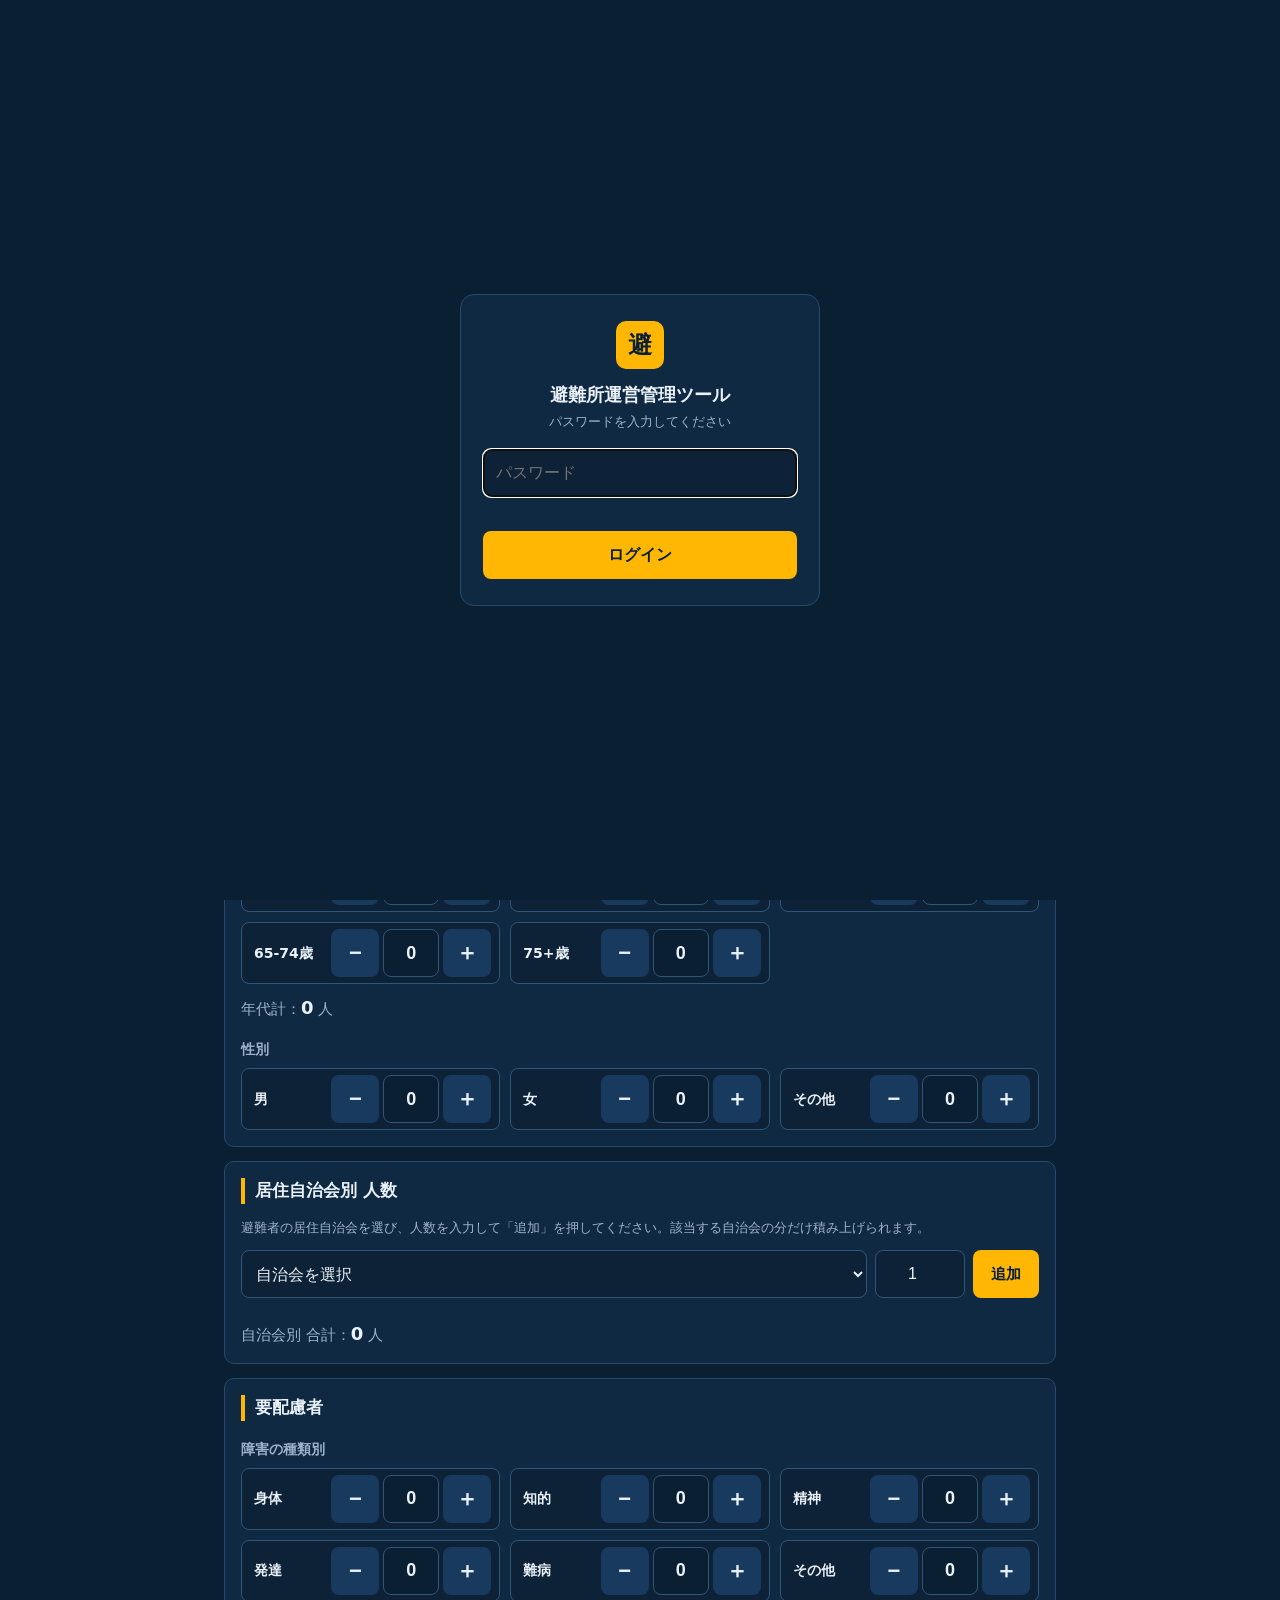
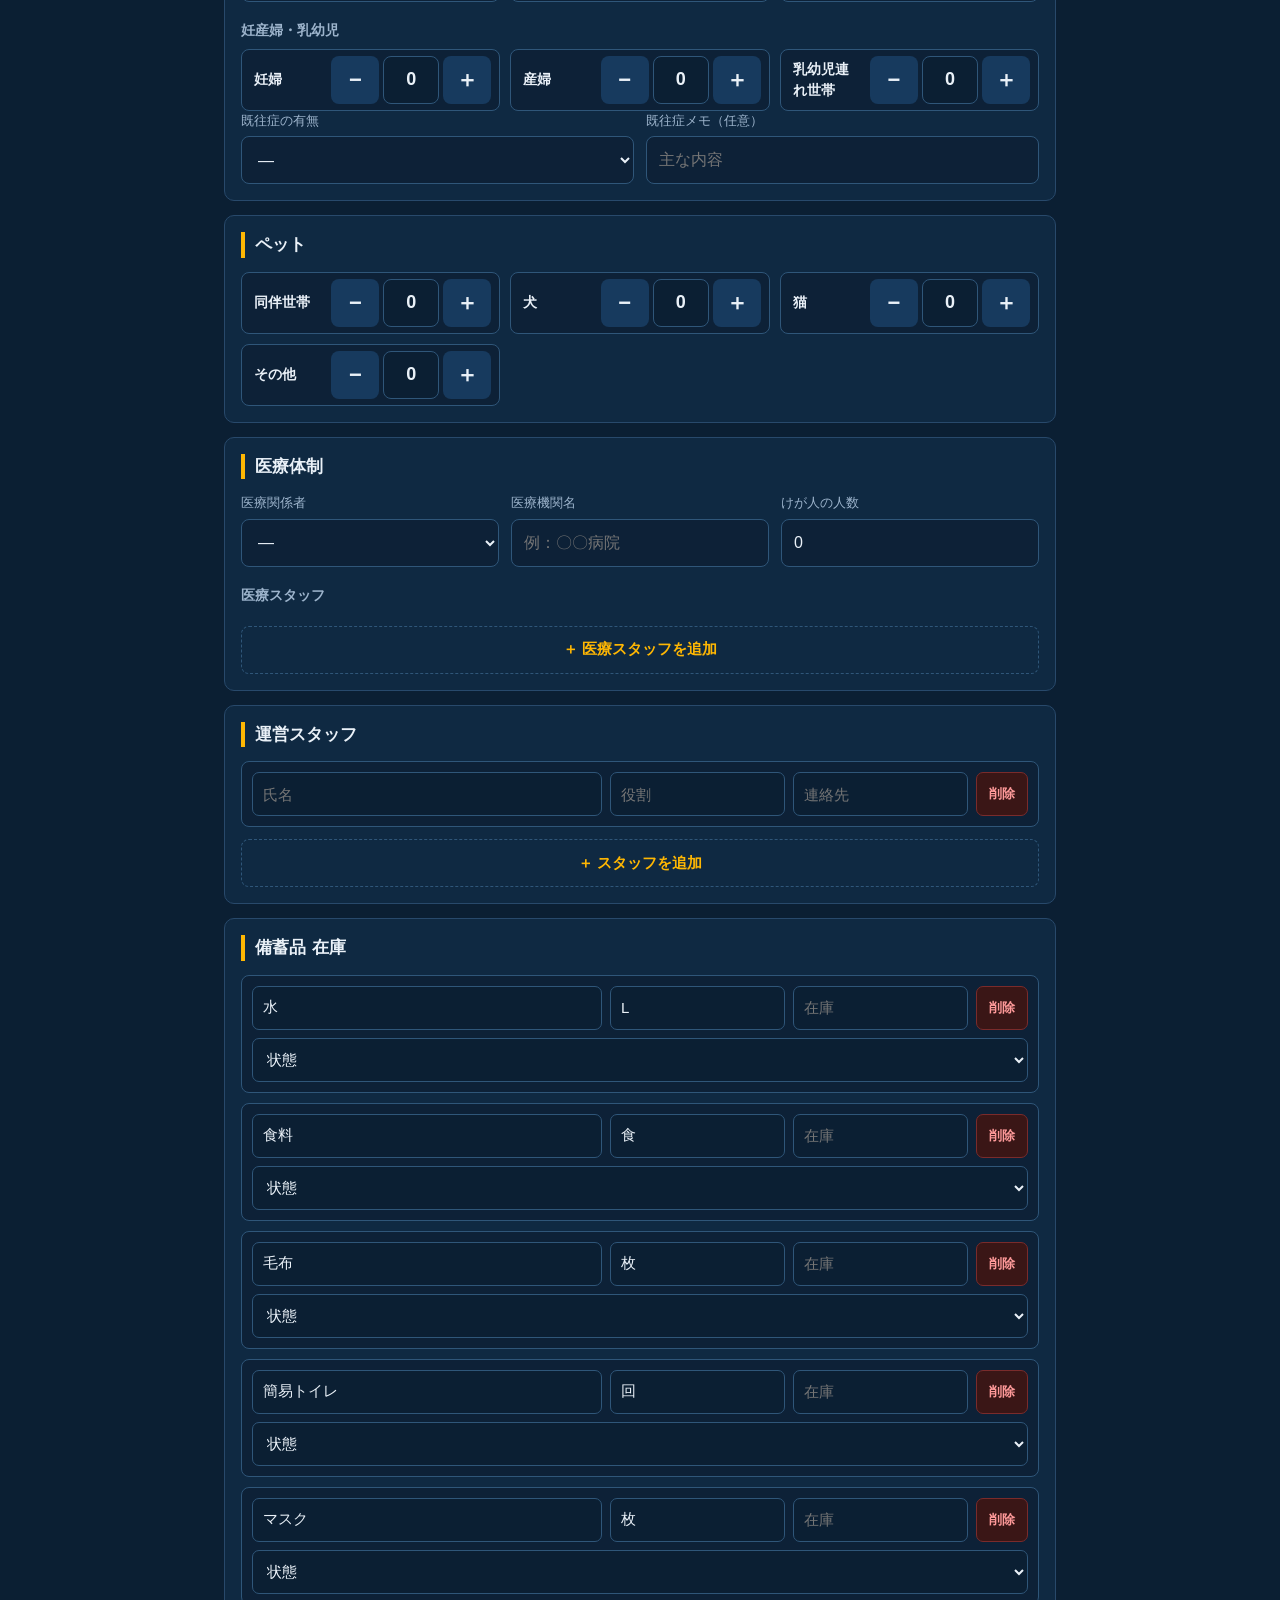
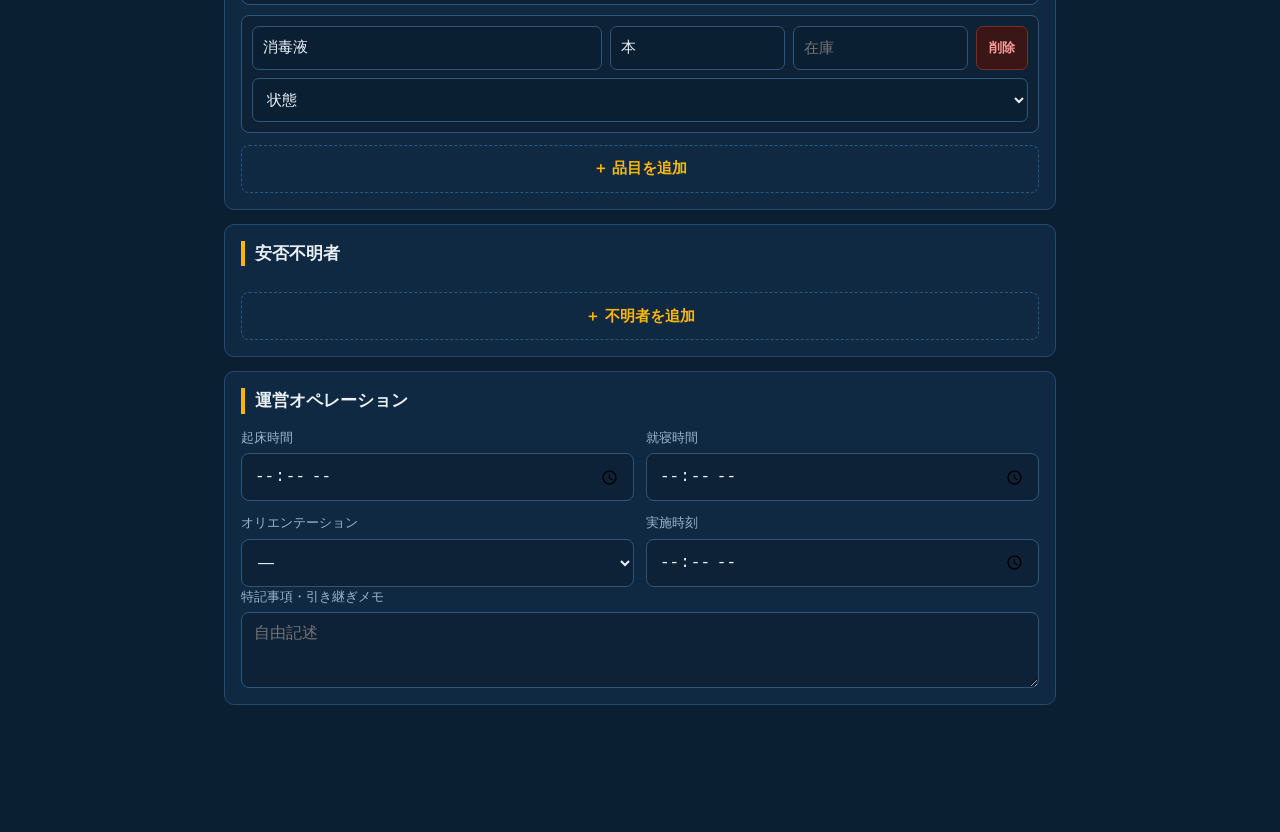
==== commit 34dcb8e5: "Add files via upload" ====
--- a/index.html
+++ b/index.html
@@ -8,12 +8,29 @@
 <link rel="stylesheet" href="style.css">
 </head>
 <body>
+
+<!-- ===== ログイン画面 ===== -->
+<div id="loginGate" style="position:fixed;inset:0;z-index:1000;background:#0b1f33;display:flex;align-items:center;justify-content:center;padding:20px">
+  <div style="background:#0f2942;border:1px solid #28496b;border-radius:14px;padding:26px 22px;max-width:360px;width:100%;text-align:center;color:#eaf1f8">
+    <div style="display:grid;place-items:center;width:48px;height:48px;border-radius:10px;background:#ffb703;color:#0b1f33;font-weight:800;font-size:24px;margin:0 auto 12px">避</div>
+    <h2 style="margin:0 0 4px;font-size:18px">避難所運営管理ツール</h2>
+    <p style="color:#9db4cc;font-size:13px;margin:0 0 18px">パスワードを入力してください</p>
+    <input id="loginPw" type="password" placeholder="パスワード" autocomplete="current-password"
+      style="width:100%;min-height:48px;background:#0d2137;color:#eaf1f8;border:1px solid #2f5679;border-radius:8px;padding:10px 12px;font-size:16px"
+      onkeydown="if(event.key==='Enter')doLogin()">
+    <div id="loginErr" style="color:#ff9a9a;font-size:13px;min-height:18px;margin:8px 0"></div>
+    <button onclick="doLogin()" style="width:100%;min-height:48px;border:none;border-radius:8px;background:#ffb703;color:#0b1f33;font-weight:800;font-size:16px;cursor:pointer">ログイン</button>
+  </div>
+</div>
+
 <header class="app-header">
   <div class="brand">
     <span class="brand-mark">避</span>
     <span class="brand-name">避難所運営管理ツール</span>
   </div>
   <div style="margin-left:auto;display:flex;align-items:center;gap:8px">
+    <button id="logBtn" type="button" class="theme-toggle" title="日誌の閲覧">📅 日誌</button>
+    <button id="settingsBtn" type="button" class="theme-toggle" title="設定">⚙️ 設定</button>
     <button id="chatBtn" type="button" class="theme-toggle" title="連絡チャット">💬 チャット</button>
     <button id="themeToggle" type="button" class="theme-toggle" title="表示テーマ切替">🌙 ダーク</button>
     <div id="netBadge" class="net-badge net-online" title="通信状態">オンライン</div>
@@ -237,6 +254,47 @@
 
 <div id="toast" class="toast" hidden></div>
 
+<!-- ===== 設定モーダル ===== -->
+<div id="settingsModal" class="modal-back" hidden>
+  <div class="modal-box">
+    <div class="modal-head"><b>⚙️ 設定</b><button class="modal-x" onclick="closeSettings()">✕</button></div>
+    <div class="modal-body">
+      <h3 class="sub" style="margin-top:0">パスワードの変更</h3>
+      <label class="field">新しいパスワード（4文字以上）
+        <input id="newPw1" type="password" placeholder="新しいパスワード">
+      </label>
+      <label class="field">確認のためもう一度
+        <input id="newPw2" type="password" placeholder="もう一度入力">
+      </label>
+      <button class="btn-primary modal-btn" onclick="changePassword()">パスワードを変更</button>
+      <div id="pwMsg" class="hint" style="min-height:18px"></div>
+
+      <h3 class="sub">データの全消去</h3>
+      <p class="hint">送信済みの報告・集計・履歴・TODO・チャットを<b>すべて消去</b>します。パスワードは消えません。訓練の後始末や新年度の初期化に使ってください。</p>
+      <button class="modal-btn" style="background:#c23b3b;color:#fff;border:none;border-radius:8px;min-height:48px;font-weight:800;cursor:pointer;width:100%" onclick="resetAll()">🗑 すべてのデータをリセット</button>
+      <div id="resetMsg" class="hint" style="min-height:18px"></div>
+
+      <h3 class="sub">この端末</h3>
+      <button class="modal-btn" style="background:var(--navy-700);color:var(--ink);border:none;border-radius:8px;min-height:44px;font-weight:700;cursor:pointer;width:100%" onclick="logout()">ログアウト</button>
+    </div>
+  </div>
+</div>
+
+<!-- ===== 日誌閲覧モーダル ===== -->
+<div id="logModal" class="modal-back" hidden>
+  <div class="modal-box" style="max-width:760px">
+    <div class="modal-head"><b>📅 日誌の閲覧</b><button class="modal-x" onclick="closeLog()">✕</button></div>
+    <div class="modal-body">
+      <div style="display:flex;gap:8px;align-items:center;flex-wrap:wrap;margin-bottom:12px">
+        <label style="font-size:13px;color:var(--ink-dim)">日付</label>
+        <select id="logDate" onchange="renderLogTable()" style="min-height:42px;background:var(--field-bg);color:var(--ink);border:1px solid var(--field-line);border-radius:8px;padding:6px 10px;font-size:15px"></select>
+        <button class="theme-toggle" onclick="loadLog()">更新</button>
+      </div>
+      <div id="logContent"><div class="hint">日付を選ぶと、その日の各避難所の記録を表示します。</div></div>
+    </div>
+  </div>
+</div>
+
 <script src="config.js"></script>
 <script src="app.js"></script>
 </body>
--- a/style.css
+++ b/style.css
@@ -235,3 +235,16 @@
 .district-row .dname{font-size:15px;font-weight:700}
 .district-row .dqty{margin-left:auto;font-size:14px;color:var(--ink-dim)}
 .district-row .dqty b{color:var(--ink);font-size:18px}
+
+/* ===== モーダル（設定・日誌）===== */
+.modal-back{position:fixed;inset:0;z-index:200;background:rgba(5,15,28,.6);display:flex;align-items:flex-start;justify-content:center;padding:20px;overflow:auto}
+.modal-box{background:var(--navy-800);border:1px solid var(--line);border-radius:12px;max-width:440px;width:100%;margin:20px 0;box-shadow:0 20px 60px rgba(0,0,0,.5)}
+.modal-head{display:flex;align-items:center;justify-content:space-between;padding:14px 18px;border-bottom:1px solid var(--line);font-size:16px}
+.modal-x{background:none;border:none;color:var(--ink-dim);font-size:20px;cursor:pointer;line-height:1}
+.modal-body{padding:16px 18px}
+.modal-btn{margin-top:10px}
+.modal-body table{width:100%;border-collapse:collapse;font-size:13.5px}
+.modal-body th,.modal-body td{border:1px solid var(--line);padding:6px 8px;text-align:left}
+.modal-body th{background:var(--field-bg);color:var(--ink-dim);font-weight:700;white-space:nowrap}
+.modal-body td.num{text-align:right;font-variant-numeric:tabular-nums}
+.log-slot{font-size:14px;font-weight:800;color:var(--accent);margin:14px 0 6px}
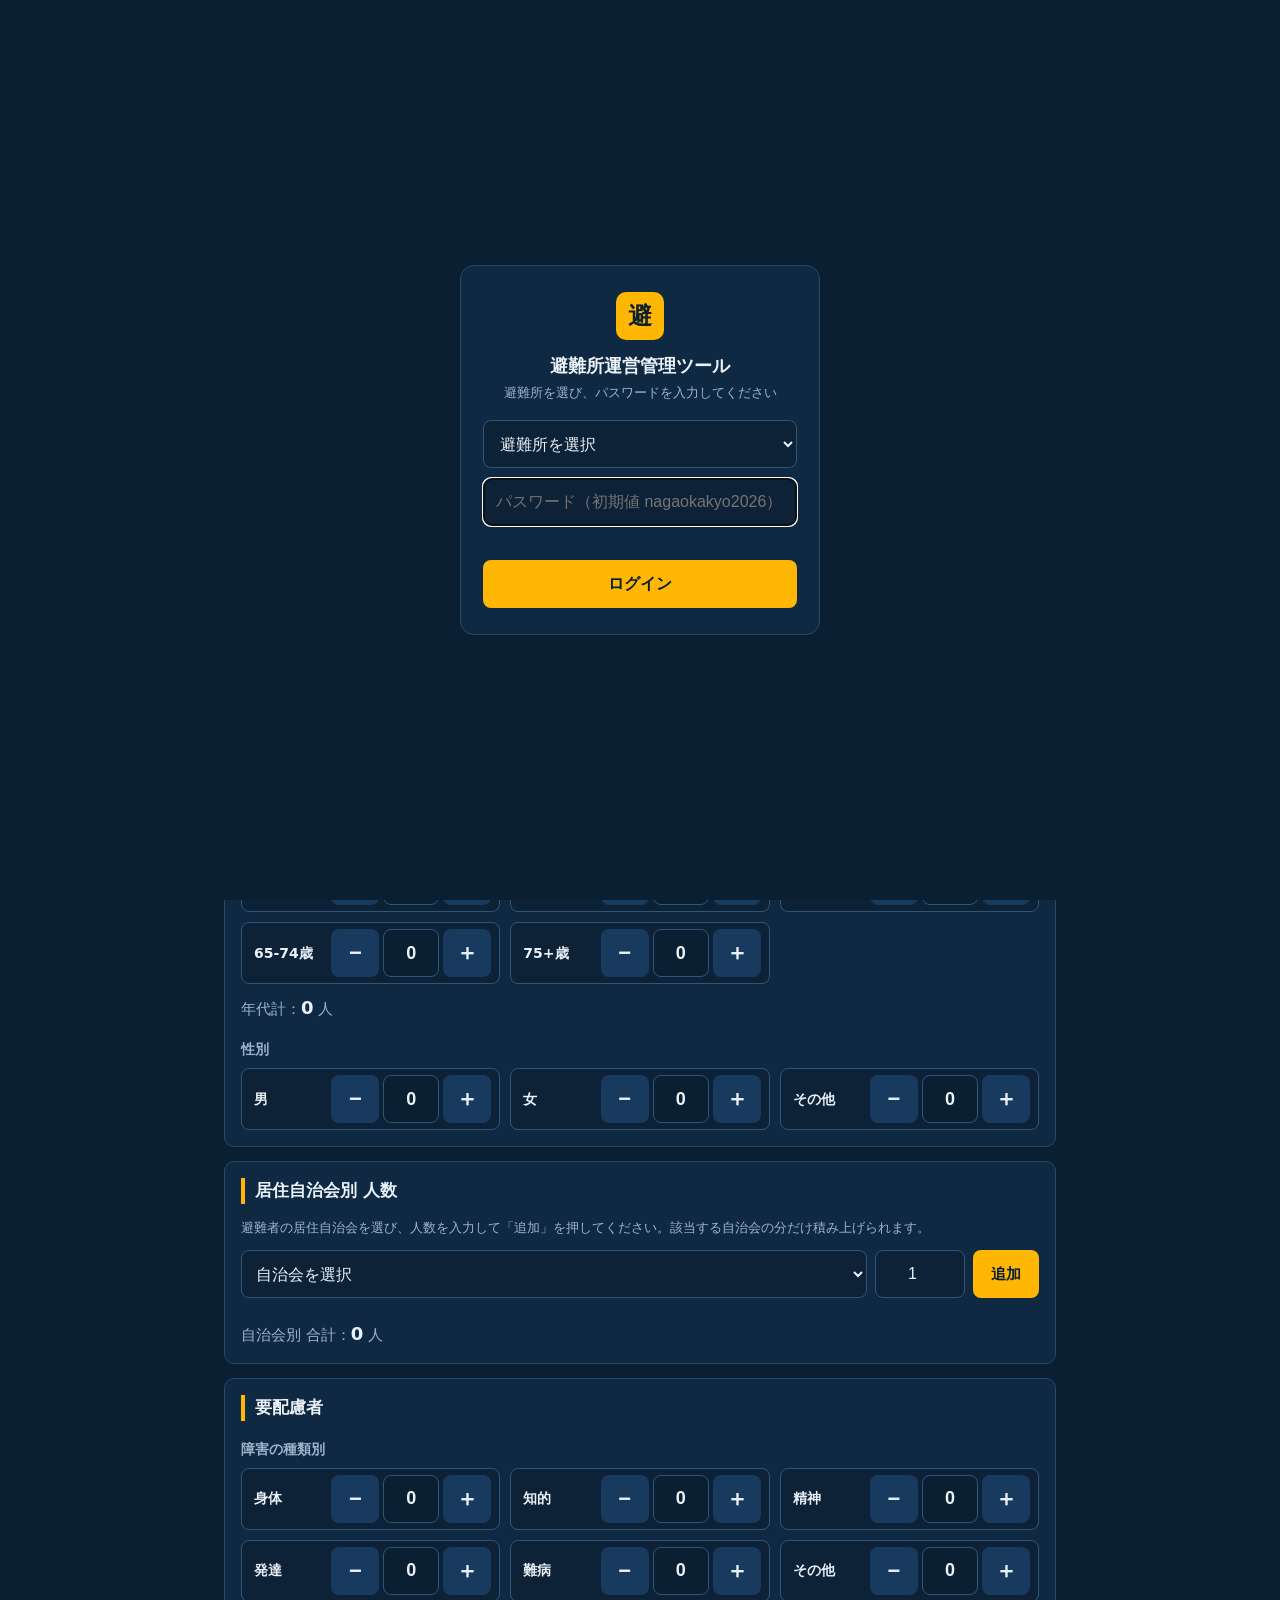
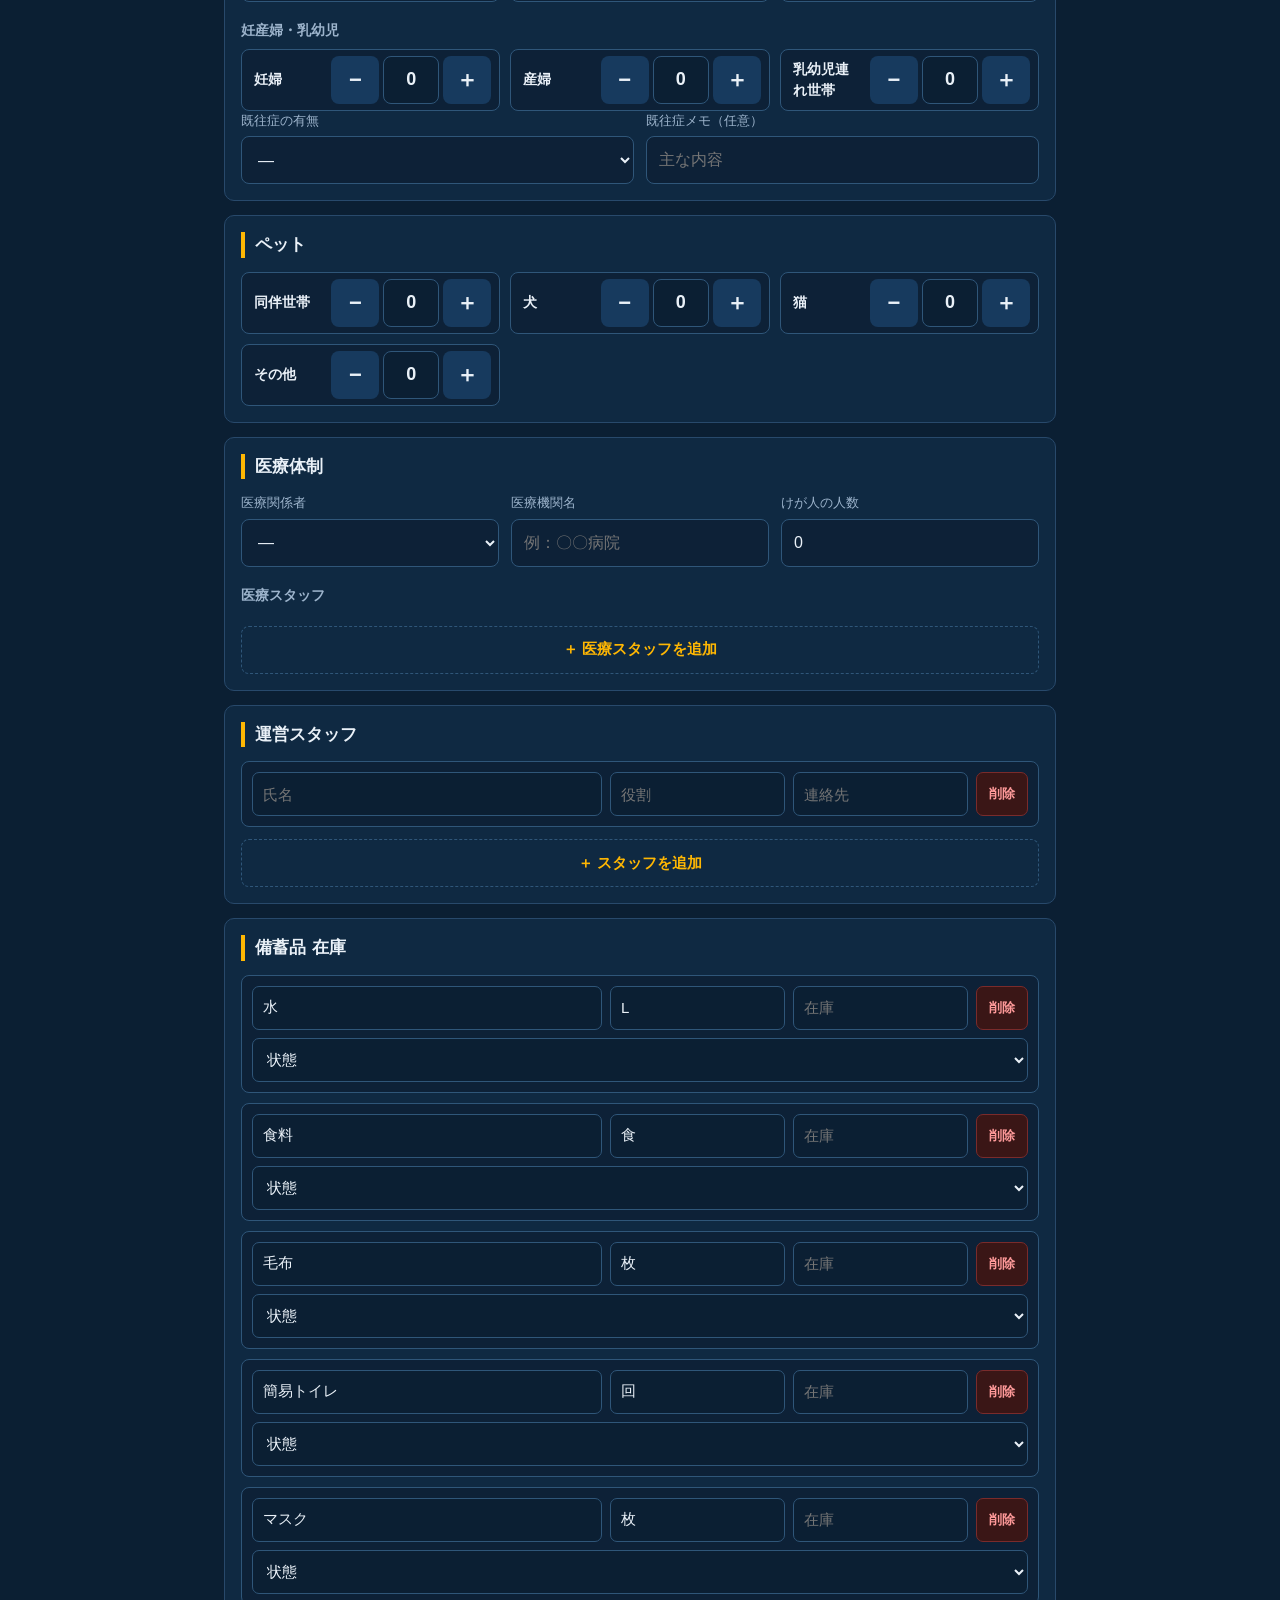
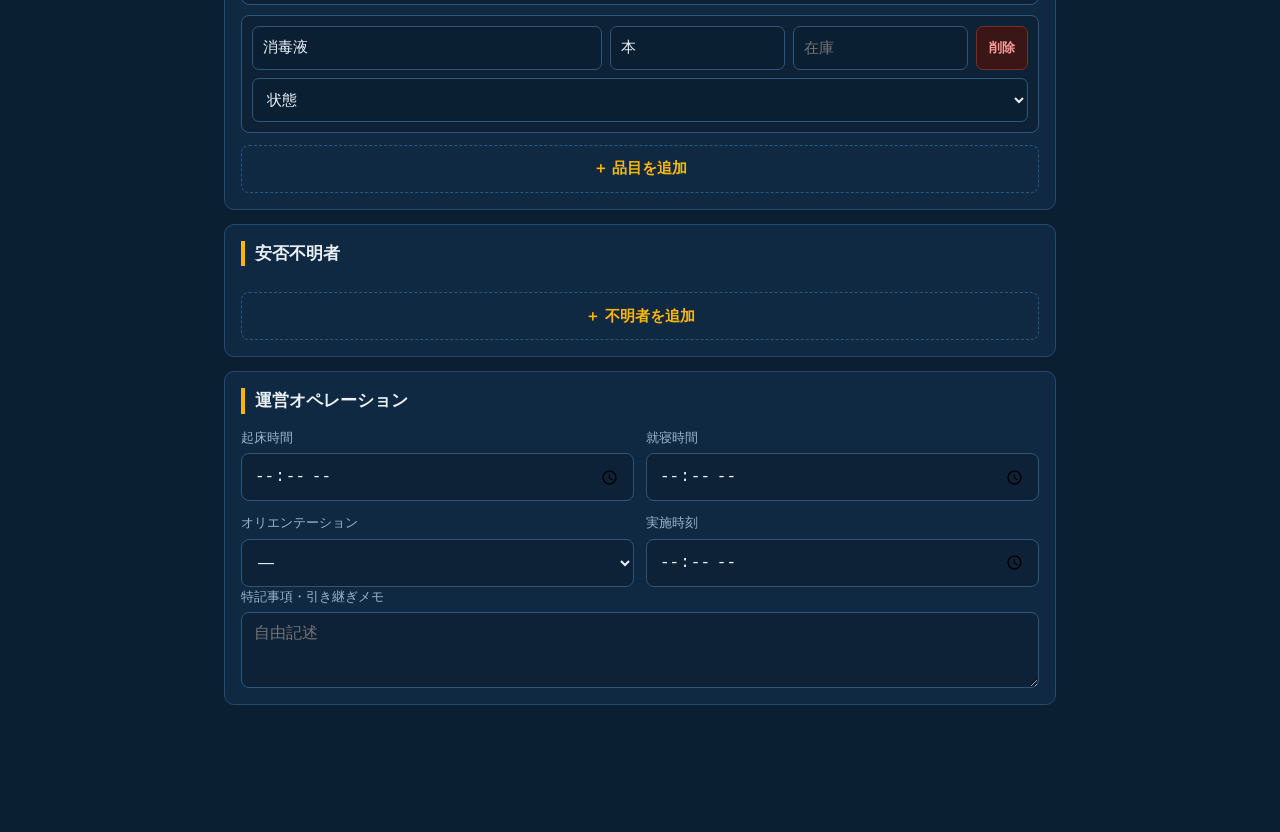
==== commit 9866188d: "Add files via upload" ====
--- a/index.html
+++ b/index.html
@@ -14,8 +14,11 @@
   <div style="background:#0f2942;border:1px solid #28496b;border-radius:14px;padding:26px 22px;max-width:360px;width:100%;text-align:center;color:#eaf1f8">
     <div style="display:grid;place-items:center;width:48px;height:48px;border-radius:10px;background:#ffb703;color:#0b1f33;font-weight:800;font-size:24px;margin:0 auto 12px">避</div>
     <h2 style="margin:0 0 4px;font-size:18px">避難所運営管理ツール</h2>
-    <p style="color:#9db4cc;font-size:13px;margin:0 0 18px">パスワードを入力してください</p>
-    <input id="loginPw" type="password" placeholder="パスワード" autocomplete="current-password"
+    <p style="color:#9db4cc;font-size:13px;margin:0 0 18px">避難所を選び、パスワードを入力してください</p>
+    <select id="loginShelter" style="width:100%;min-height:48px;background:#0d2137;color:#eaf1f8;border:1px solid #2f5679;border-radius:8px;padding:10px 12px;font-size:16px;margin-bottom:10px">
+      <option value="">避難所を選択</option>
+    </select>
+    <input id="loginPw" type="password" placeholder="パスワード（初期値 nagaokakyo2026）" autocomplete="current-password"
       style="width:100%;min-height:48px;background:#0d2137;color:#eaf1f8;border:1px solid #2f5679;border-radius:8px;padding:10px 12px;font-size:16px"
       onkeydown="if(event.key==='Enter')doLogin()">
     <div id="loginErr" style="color:#ff9a9a;font-size:13px;min-height:18px;margin:8px 0"></div>
@@ -30,6 +33,10 @@
   </div>
   <div style="margin-left:auto;display:flex;align-items:center;gap:8px">
     <button id="logBtn" type="button" class="theme-toggle" title="日誌の閲覧">📅 日誌</button>
+    <button id="shareBtn" type="button" class="theme-toggle" title="共有">🔗 共有</button>
+    <button id="copyBtn" type="button" class="theme-toggle" title="コピー">📋 コピー</button>
+    <button id="printBtn" type="button" class="theme-toggle" title="印刷">🖨 印刷</button>
+    <button id="pdfBtn" type="button" class="theme-toggle" title="PDF保存">📄 PDF</button>
     <button id="settingsBtn" type="button" class="theme-toggle" title="設定">⚙️ 設定</button>
     <button id="chatBtn" type="button" class="theme-toggle" title="連絡チャット">💬 チャット</button>
     <button id="themeToggle" type="button" class="theme-toggle" title="表示テーマ切替">🌙 ダーク</button>
@@ -249,7 +256,7 @@
 
 <div class="submitbar">
   <button id="saveDraft" type="button" class="btn-secondary">下書き保存</button>
-  <button id="submitBtn" type="button" class="btn-primary">ホストに送信</button>
+  <button id="submitBtn" type="button" class="btn-primary">💾 保存（ホストに送信）</button>
 </div>
 
 <div id="toast" class="toast" hidden></div>
@@ -259,7 +266,9 @@
   <div class="modal-box">
     <div class="modal-head"><b>⚙️ 設定</b><button class="modal-x" onclick="closeSettings()">✕</button></div>
     <div class="modal-body">
-      <h3 class="sub" style="margin-top:0">パスワードの変更</h3>
+      <div id="currentShelter" class="hint" style="margin-top:0;font-size:14px;color:var(--ink)"></div>
+
+      <h3 class="sub" style="margin-top:8px">この避難所のパスワード変更</h3>
       <label class="field">新しいパスワード（4文字以上）
         <input id="newPw1" type="password" placeholder="新しいパスワード">
       </label>
@@ -267,7 +276,15 @@
         <input id="newPw2" type="password" placeholder="もう一度入力">
       </label>
       <button class="btn-primary modal-btn" onclick="changePassword()">パスワードを変更</button>
+      <button class="modal-btn" style="background:var(--navy-700);color:var(--ink);border:none;border-radius:8px;min-height:44px;font-weight:700;cursor:pointer;width:100%" onclick="resetPassword()">パスワードを初期値(nagaokakyo2026)に戻す</button>
       <div id="pwMsg" class="hint" style="min-height:18px"></div>
+
+      <h3 class="sub">前回の入力</h3>
+      <label style="display:flex;align-items:center;gap:10px;cursor:pointer;font-size:14px;color:var(--ink)">
+        <input type="checkbox" id="autoRestoreChk" style="width:22px;height:22px" onchange="toggleAutoRestore()">
+        ログインしたら前回の入力内容を自動で復元する
+      </label>
+      <div id="autoRestoreMsg" class="hint" style="min-height:18px;margin-top:6px"></div>
 
       <h3 class="sub">データの全消去</h3>
       <p class="hint">送信済みの報告・集計・履歴・TODO・チャットを<b>すべて消去</b>します。パスワードは消えません。訓練の後始末や新年度の初期化に使ってください。</p>
@@ -276,6 +293,7 @@
 
       <h3 class="sub">この端末</h3>
       <button class="modal-btn" style="background:var(--navy-700);color:var(--ink);border:none;border-radius:8px;min-height:44px;font-weight:700;cursor:pointer;width:100%" onclick="logout()">ログアウト</button>
+      <button class="modal-btn" style="background:transparent;color:var(--ink-dim);border:1px solid var(--field-line);border-radius:8px;min-height:44px;font-weight:700;cursor:pointer;width:100%;margin-top:8px" onclick="closeSettings()">閉じる</button>
     </div>
   </div>
 </div>
@@ -291,6 +309,7 @@
         <button class="theme-toggle" onclick="loadLog()">更新</button>
       </div>
       <div id="logContent"><div class="hint">日付を選ぶと、その日の各避難所の記録を表示します。</div></div>
+      <button class="modal-btn" style="background:var(--navy-700);color:var(--ink);border:none;border-radius:8px;min-height:46px;font-weight:700;cursor:pointer;width:100%;margin-top:14px" onclick="closeLog()">閉じる</button>
     </div>
   </div>
 </div>
--- a/style.css
+++ b/style.css
@@ -238,9 +238,11 @@
 
 /* ===== モーダル（設定・日誌）===== */
 .modal-back{position:fixed;inset:0;z-index:200;background:rgba(5,15,28,.6);display:flex;align-items:flex-start;justify-content:center;padding:20px;overflow:auto}
+.modal-back[hidden]{display:none !important}
 .modal-box{background:var(--navy-800);border:1px solid var(--line);border-radius:12px;max-width:440px;width:100%;margin:20px 0;box-shadow:0 20px 60px rgba(0,0,0,.5)}
 .modal-head{display:flex;align-items:center;justify-content:space-between;padding:14px 18px;border-bottom:1px solid var(--line);font-size:16px}
-.modal-x{background:none;border:none;color:var(--ink-dim);font-size:20px;cursor:pointer;line-height:1}
+.modal-x{background:none;border:none;color:var(--ink-dim);font-size:24px;cursor:pointer;line-height:1;padding:4px 10px;min-width:44px;min-height:44px;position:relative;z-index:2}
+.modal-head{position:relative;z-index:2}
 .modal-body{padding:16px 18px}
 .modal-btn{margin-top:10px}
 .modal-body table{width:100%;border-collapse:collapse;font-size:13.5px}
@@ -248,3 +250,11 @@
 .modal-body th{background:var(--field-bg);color:var(--ink-dim);font-weight:700;white-space:nowrap}
 .modal-body td.num{text-align:right;font-variant-numeric:tabular-nums}
 .log-slot{font-size:14px;font-weight:800;color:var(--accent);margin:14px 0 6px}
+
+/* ===== 印刷用（報告フォーム）===== */
+@media print{
+  .app-header,.submitbar,.pending-bar,.modal-back,#loginGate{display:none !important}
+  body{background:#fff;color:#000;padding-bottom:0}
+  .card{break-inside:avoid;border-color:#ccc}
+  @page{margin:12mm}
+}
